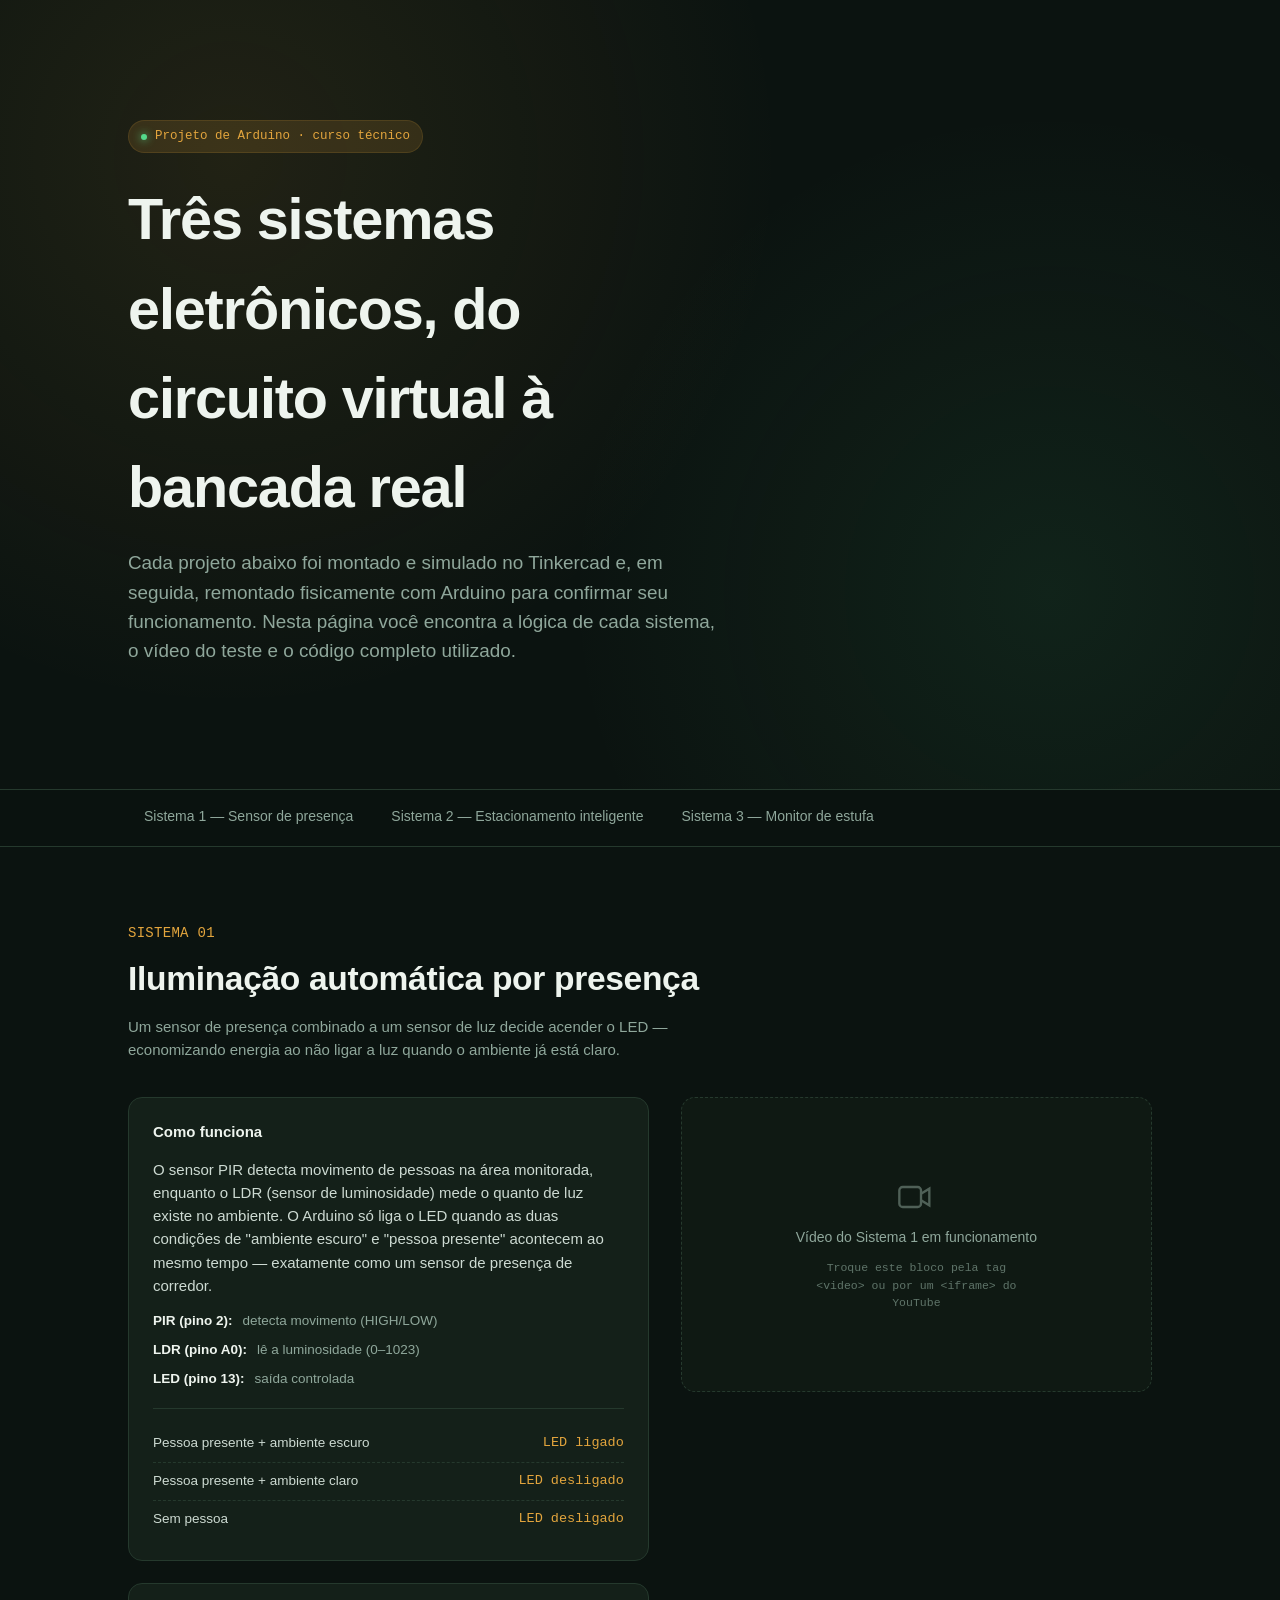
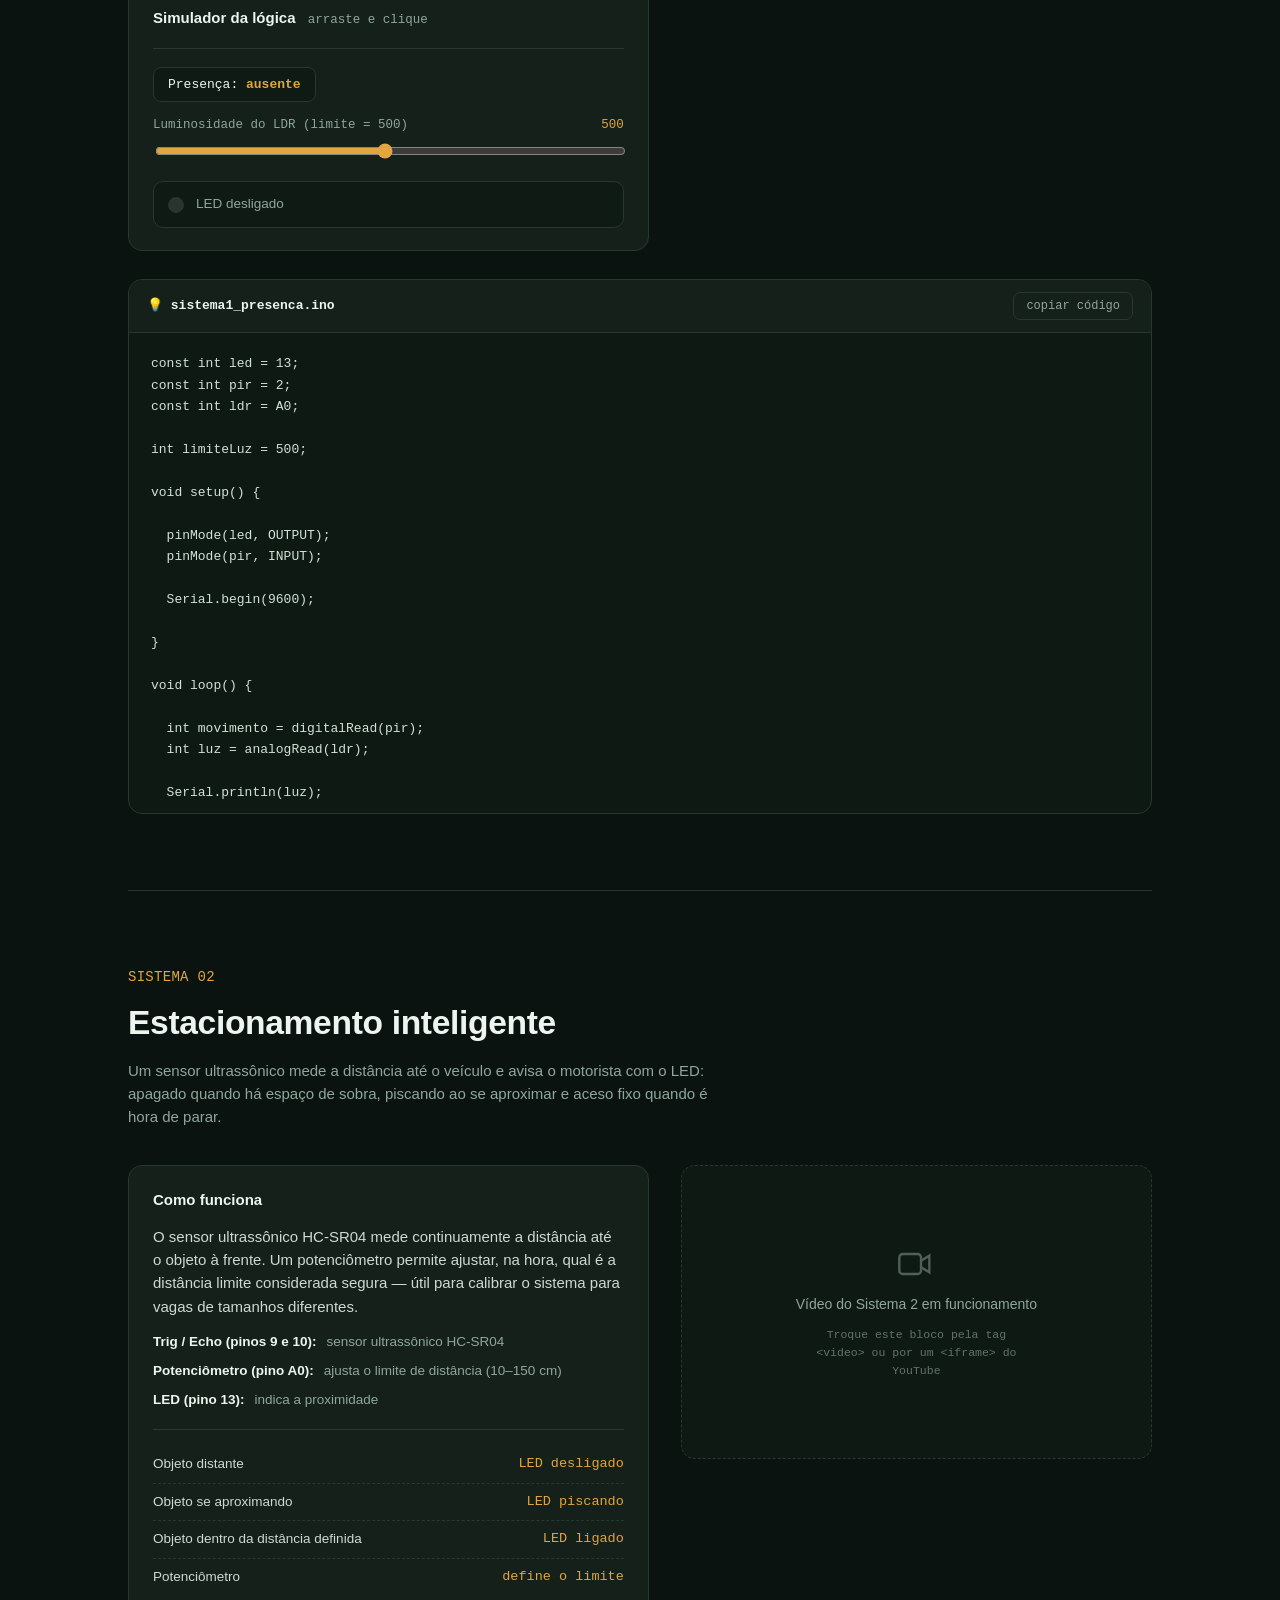
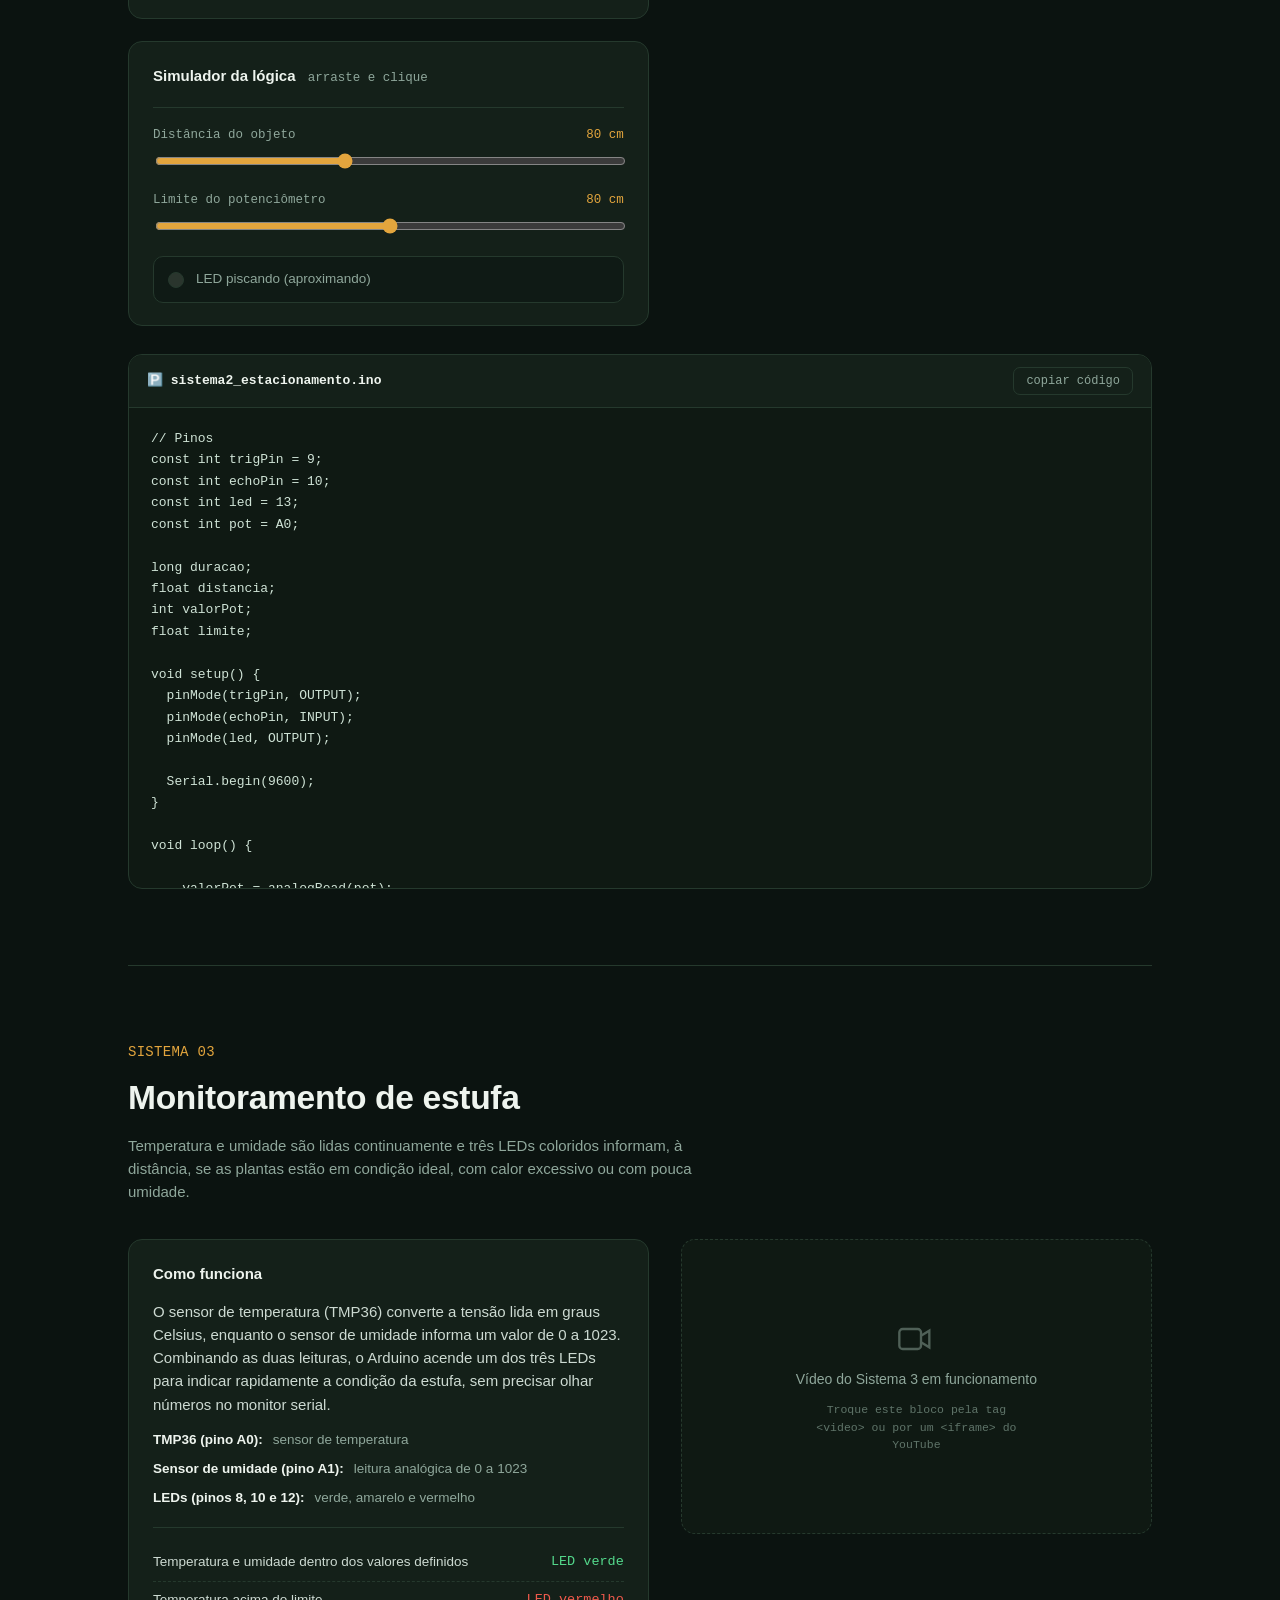
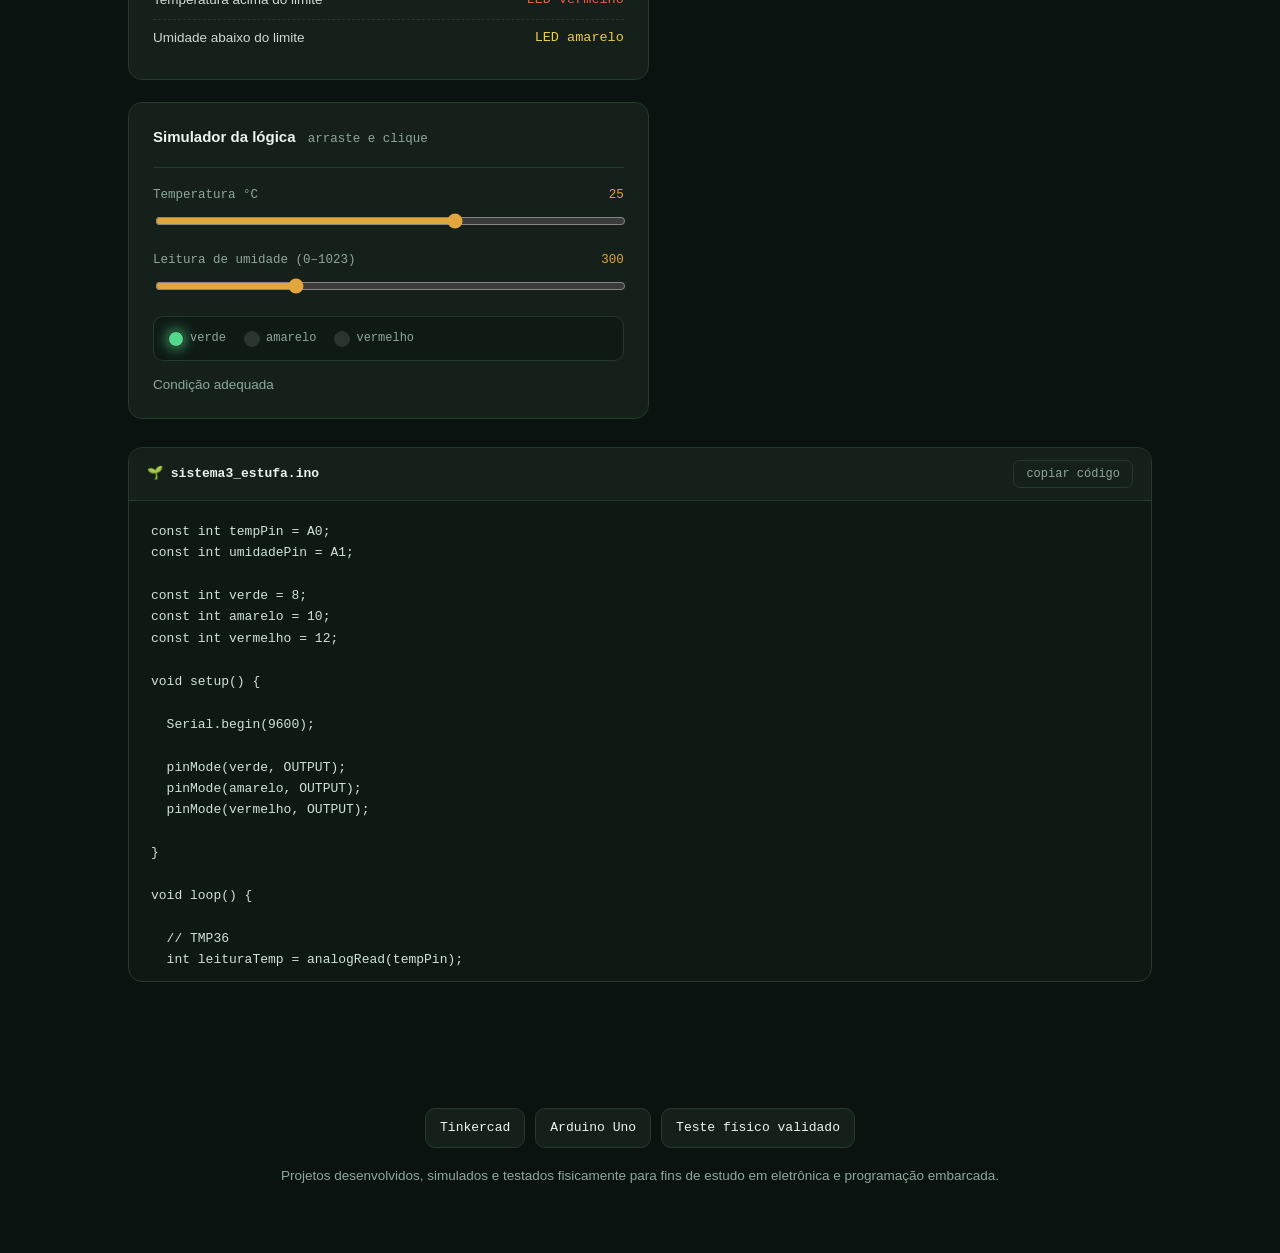
==== index.html @ e7603a75 "Thinkercad_Site" ====
<!DOCTYPE html>
<html lang="pt-br">
<head>
<meta charset="UTF-8">
<meta name="viewport" content="width=device-width, initial-scale=1.0">
<title>Sistemas Arduino — Tinkercad + Testes Físicos</title>
<link rel="preconnect" href="https://fonts.googleapis.com">
<link rel="preconnect" href="https://fonts.gstatic.com" crossorigin>
<link href="https://fonts.googleap is.com/css2?family=Space+Grotesk:wght@400;500;600;700&family=IBM+Plex+Mono:wght@400;500;600&display=swap" rel="stylesheet">
<link rel="stylesheet" href="style.css">
</head>
<body>

  <header class="hero">
    <div class="wrap hero-inner">
      <span class="eyebrow-chip"><span class="dot"></span> Projeto de Arduino · curso técnico</span>
      <h1>Três sistemas eletrônicos, do circuito virtual à bancada real</h1>
      <p class="lead">Cada projeto abaixo foi montado e simulado no Tinkercad e, em seguida, remontado fisicamente com Arduino para confirmar seu funcionamento. Nesta página você encontra a lógica de cada sistema, o vídeo do teste e o código completo utilizado.</p>
    </div>
  </header>

  <nav class="toc">
    <div class="toc-inner">
      <a href="#sistema-1">Sistema 1 — Sensor de presença</a>
      <a href="#sistema-2">Sistema 2 — Estacionamento inteligente</a>
      <a href="#sistema-3">Sistema 3 — Monitor de estufa</a>
    </div>
  </nav>

  <main class="wrap">

    <!-- ======================= SISTEMA 1 ======================= -->
    <section class="sistema" id="sistema-1">
      <div class="sis-head">
        <span class="sis-num">SISTEMA 01</span>
      </div>
      <h2>Iluminação automática por presença</h2>
      <p class="sis-tag">Um sensor de presença combinado a um sensor de luz decide acender o LED — economizando energia ao não ligar a luz quando o ambiente já está claro.</p>

      <div class="grid-2">
        <div>
          <div class="panel desc">
            <h3>Como funciona</h3>
            <p>O sensor PIR detecta movimento de pessoas na área monitorada, enquanto o LDR (sensor de luminosidade) mede o quanto de luz existe no ambiente. O Arduino só liga o LED quando as duas condições de "ambiente escuro" e "pessoa presente" acontecem ao mesmo tempo — exatamente como um sensor de presença de corredor.</p>
            <ul class="sensor-list">
              <li><b>PIR (pino 2):</b> detecta movimento (HIGH/LOW)</li>
              <li><b>LDR (pino A0):</b> lê a luminosidade (0–1023)</li>
              <li><b>LED (pino 13):</b> saída controlada</li>
            </ul>
            <div class="logic">
              <div class="logic-row"><span class="cond">Pessoa presente + ambiente escuro</span><span class="out">LED ligado</span></div>
              <div class="logic-row"><span class="cond">Pessoa presente + ambiente claro</span><span class="out">LED desligado</span></div>
              <div class="logic-row"><span class="cond">Sem pessoa</span><span class="out">LED desligado</span></div>
            </div>
          </div>

          <div class="panel" style="margin-top:22px;">
            <h3>Simulador da lógica <span class="fn">arraste e clique</span></h3>
            <div class="sim">
              <button class="btn-toggle" id="toggle-presenca">Presença: <span id="presenca-label">ausente</span></button>
              <div>
                <label for="luz1">Luminosidade do LDR (limite = 500) <span id="luzVal1">500</span></label>
                <input type="range" id="luz1" min="0" max="1023" value="500">
              </div>
              <div class="sim-result">
                <span class="led" id="led1"></span>
                <span id="status1">LED desligado</span>
              </div>
            </div>
          </div>
        </div>

        <div class="video-box">
          <svg width="40" height="40" viewBox="0 0 24 24" fill="none" stroke="currentColor" stroke-width="1.4" style="color:var(--muted)"><path d="M15 10l5-3v10l-5-3"/><rect x="2" y="6" width="13" height="12" rx="2"/></svg>
          <p>Vídeo do Sistema 1 em funcionamento</p>
          <span class="hint">Troque este bloco pela tag &lt;video&gt; ou por um &lt;iframe&gt; do YouTube</span>
        </div>
      </div>

      <div class="code-panel">
        <div class="code-bar">
          <span class="fname">💡 <b>sistema1_presenca.ino</b></span>
          <button class="copy-btn" data-target="code1">copiar código</button>
        </div>
        <pre><code id="code1">const int led = 13;
const int pir = 2;
const int ldr = A0;

int limiteLuz = 500; 

void setup() {

  pinMode(led, OUTPUT);
  pinMode(pir, INPUT);

  Serial.begin(9600);

}

void loop() {

  int movimento = digitalRead(pir);
  int luz = analogRead(ldr);

  Serial.println(luz);

  if (movimento == HIGH && luz < limiteLuz) {
    digitalWrite(led, HIGH);
  }
  else {
    digitalWrite(led, LOW);
  }

   Serial.print("Movimento: ");
  Serial.print(movimento);
  Serial.print(" | Luminosidade: ");
  Serial.print(luz);
  Serial.print(" | Limite: ");
  Serial.println(limiteLuz);
  
  delay(100);

}</code></pre>
      </div>
    </section>

    <!-- ======================= SISTEMA 2 ======================= -->
    <section class="sistema" id="sistema-2">
      <div class="sis-head">
        <span class="sis-num">SISTEMA 02</span>
      </div>
      <h2>Estacionamento inteligente</h2>
      <p class="sis-tag">Um sensor ultrassônico mede a distância até o veículo e avisa o motorista com o LED: apagado quando há espaço de sobra, piscando ao se aproximar e aceso fixo quando é hora de parar.</p>

      <div class="grid-2">
        <div>
          <div class="panel desc">
            <h3>Como funciona</h3>
            <p>O sensor ultrassônico HC-SR04 mede continuamente a distância até o objeto à frente. Um potenciômetro permite ajustar, na hora, qual é a distância limite considerada segura — útil para calibrar o sistema para vagas de tamanhos diferentes.</p>
            <ul class="sensor-list">
              <li><b>Trig / Echo (pinos 9 e 10):</b> sensor ultrassônico HC-SR04</li>
              <li><b>Potenciômetro (pino A0):</b> ajusta o limite de distância (10–150 cm)</li>
              <li><b>LED (pino 13):</b> indica a proximidade</li>
            </ul>
            <div class="logic">
              <div class="logic-row"><span class="cond">Objeto distante</span><span class="out">LED desligado</span></div>
              <div class="logic-row"><span class="cond">Objeto se aproximando</span><span class="out">LED piscando</span></div>
              <div class="logic-row"><span class="cond">Objeto dentro da distância definida</span><span class="out">LED ligado</span></div>
              <div class="logic-row"><span class="cond">Potenciômetro</span><span class="out">define o limite</span></div>
            </div>
          </div>

          <div class="panel" style="margin-top:22px;">
            <h3>Simulador da lógica <span class="fn">arraste e clique</span></h3>
            <div class="sim">
              <div>
                <label for="dist2">Distância do objeto <span id="distVal2">80 cm</span></label>
                <input type="range" id="dist2" min="0" max="200" value="80">
              </div>
              <div>
                <label for="pot2">Limite do potenciômetro <span id="potVal2">80 cm</span></label>
                <input type="range" id="pot2" min="10" max="150" value="80">
              </div>
              <div class="sim-result">
                <span class="led" id="led2"></span>
                <span id="status2">LED desligado</span>
              </div>
            </div>
          </div>
        </div>

        <div class="video-box">
          <svg width="40" height="40" viewBox="0 0 24 24" fill="none" stroke="currentColor" stroke-width="1.4" style="color:var(--muted)"><path d="M15 10l5-3v10l-5-3"/><rect x="2" y="6" width="13" height="12" rx="2"/></svg>
          <p>Vídeo do Sistema 2 em funcionamento</p>
          <span class="hint">Troque este bloco pela tag &lt;video&gt; ou por um &lt;iframe&gt; do YouTube</span>
        </div>
      </div>

      <div class="code-panel">
        <div class="code-bar">
          <span class="fname">🅿️ <b>sistema2_estacionamento.ino</b></span>
          <button class="copy-btn" data-target="code2">copiar código</button>
        </div>
        <pre><code id="code2">// Pinos
const int trigPin = 9;
const int echoPin = 10;
const int led = 13;
const int pot = A0;

long duracao;
float distancia;
int valorPot;
float limite;

void setup() {
  pinMode(trigPin, OUTPUT);
  pinMode(echoPin, INPUT);
  pinMode(led, OUTPUT);

  Serial.begin(9600);
}

void loop() {
  
    valorPot = analogRead(pot);

  // Converte para distância entre 10 e 50 cm
  limite = map(valorPot, 0, 1023, 10, 150);

  // Dispara o ultrassônico
  digitalWrite(trigPin, LOW);
  delayMicroseconds(2);

  digitalWrite(trigPin, HIGH);
  delayMicroseconds(10);

  digitalWrite(trigPin, LOW);

  // Mede o tempo
  duracao = pulseIn(echoPin, HIGH);

  // Calcula distância em cm
  distancia = duracao * 0.0343 / 2;

  Serial.print("Distancia: ");
  Serial.print(distancia);
  Serial.print(" cm   Limite: ");
  Serial.println(limite);

  // Lógica do desafio

  if (distancia > limite) {

    // Longe
    digitalWrite(led, LOW);

  } else if (distancia > limite / 2) {

    // Aproximando
    digitalWrite(led, HIGH);
    delay(300);
    digitalWrite(led, LOW);
    delay(300);

  } else {

    // Muito perto
    digitalWrite(led, HIGH);

  }

  delay(50);
}</code></pre>
      </div>
    </section>

    <!-- ======================= SISTEMA 3 ======================= -->
    <section class="sistema" id="sistema-3">
      <div class="sis-head">
        <span class="sis-num">SISTEMA 03</span>
      </div>
      <h2>Monitoramento de estufa</h2>
      <p class="sis-tag">Temperatura e umidade são lidas continuamente e três LEDs coloridos informam, à distância, se as plantas estão em condição ideal, com calor excessivo ou com pouca umidade.</p>

      <div class="grid-2">
        <div>
          <div class="panel desc">
            <h3>Como funciona</h3>
            <p>O sensor de temperatura (TMP36) converte a tensão lida em graus Celsius, enquanto o sensor de umidade informa um valor de 0 a 1023. Combinando as duas leituras, o Arduino acende um dos três LEDs para indicar rapidamente a condição da estufa, sem precisar olhar números no monitor serial.</p>
            <ul class="sensor-list">
              <li><b>TMP36 (pino A0):</b> sensor de temperatura</li>
              <li><b>Sensor de umidade (pino A1):</b> leitura analógica de 0 a 1023</li>
              <li><b>LEDs (pinos 8, 10 e 12):</b> verde, amarelo e vermelho</li>
            </ul>
            <div class="logic">
              <div class="logic-row"><span class="cond">Temperatura e umidade dentro dos valores definidos</span><span class="out" style="color:var(--green)">LED verde</span></div>
              <div class="logic-row"><span class="cond">Temperatura acima do limite</span><span class="out" style="color:var(--red)">LED vermelho</span></div>
              <div class="logic-row"><span class="cond">Umidade abaixo do limite</span><span class="out" style="color:var(--yellow)">LED amarelo</span></div>
            </div>
          </div>

          <div class="panel" style="margin-top:22px;">
            <h3>Simulador da lógica <span class="fn">arraste e clique</span></h3>
            <div class="sim">
              <div>
                <label for="temp3">Temperatura °C <span id="tempVal3">25</span></label>
                <input type="range" id="temp3" min="-20" max="50" value="25">
              </div>
              <div>
                <label for="hum3">Leitura de umidade (0–1023) <span id="humVal3">300</span></label>
                <input type="range" id="hum3" min="0" max="1023" value="300">
              </div>
              <div class="sim-result leds3">
                <span class="led-trio"><span class="led" id="ledVerde3"></span> verde</span>
                <span class="led-trio"><span class="led" id="ledAmarelo3"></span> amarelo</span>
                <span class="led-trio"><span class="led" id="ledVermelho3"></span> vermelho</span>
              </div>
              <div id="status3" style="font-size:13.5px; color:var(--muted);">Condição adequada</div>
            </div>
          </div>
        </div>

        <div class="video-box">
          <svg width="40" height="40" viewBox="0 0 24 24" fill="none" stroke="currentColor" stroke-width="1.4" style="color:var(--muted)"><path d="M15 10l5-3v10l-5-3"/><rect x="2" y="6" width="13" height="12" rx="2"/></svg>
          <p>Vídeo do Sistema 3 em funcionamento</p>
          <span class="hint">Troque este bloco pela tag &lt;video&gt; ou por um &lt;iframe&gt; do YouTube</span>
        </div>
      </div>

      <div class="code-panel">
        <div class="code-bar">
          <span class="fname">🌱 <b>sistema3_estufa.ino</b></span>
          <button class="copy-btn" data-target="code3">copiar código</button>
        </div>
        <pre><code id="code3">const int tempPin = A0;
const int umidadePin = A1;

const int verde = 8;
const int amarelo = 10;
const int vermelho = 12;

void setup() {

  Serial.begin(9600);

  pinMode(verde, OUTPUT);
  pinMode(amarelo, OUTPUT);
  pinMode(vermelho, OUTPUT);

}

void loop() {

  // TMP36
  int leituraTemp = analogRead(tempPin);

  float tensao = leituraTemp * (5.0 / 1023.0);

  float temperatura = (tensao - 0.5) * 100;

  // Sensor de umidade
  int umidade = analogRead(umidadePin);

  Serial.print("Temperatura: ");
  Serial.print(temperatura);

  Serial.print(" C   Umidade: ");
  Serial.println(umidade);

  digitalWrite(verde, LOW);
  digitalWrite(amarelo, LOW);
  digitalWrite(vermelho, LOW);

  bool temperaturaRuim = temperatura > 30 || temperatura < -10;

  bool umidadeBaixa = umidade < 50;

  if (!temperaturaRuim && !umidadeBaixa) {

    return digitalWrite(verde, HIGH);

  }

  if (temperaturaRuim && umidadeBaixa) {

    return digitalWrite(vermelho, HIGH);

  }

  if (umidadeBaixa || temperaturaRuim) {

    return digitalWrite(amarelo, HIGH);

  }

  delay(500);

}</code></pre>
      </div>
    </section>

  </main>

  <footer>
    <div class="badges">
      <span class="meta-pill">Tinkercad</span>
      <span class="meta-pill">Arduino Uno</span>
      <span class="meta-pill">Teste físico validado</span>
    </div>
    <p>Projetos desenvolvidos, simulados e testados fisicamente para fins de estudo em eletrônica e programação embarcada.</p>
  </footer>

<script src="script.js"></script>
</body>
</html>
---- style.css ----
/* =========================================================
   Sistemas Arduino — Tinkercad + Testes Físicos
   Folha de estilos
   ========================================================= */

:root{
  --bg:#0b1310;
  --bg-elev:#0f1a15;
  --panel:#142019;
  --panel-2:#0f1913;
  --border:#25392d;
  --text:#eef4ee;
  --muted:#8fa79b;
  --amber:#e3a53d;
  --amber-soft:rgba(227,165,61,.14);
  --green:#54d98c;
  --red:#ef5a4c;
  --yellow:#f0c94d;
  --mono:'IBM Plex Mono', monospace;
  --sans:'Space Grotesk', sans-serif;
}

*{box-sizing:border-box;}
html{scroll-behavior:smooth;}
body{
  margin:0;
  background:var(--bg);
  color:var(--text);
  font-family:var(--sans);
  line-height:1.55;
  -webkit-font-smoothing:antialiased;
}
::selection{background:var(--amber);color:#12190f;}

a{color:var(--amber);}

img,svg{display:block;}

.wrap{
  max-width:1080px;
  margin:0 auto;
  padding:0 28px;
}

/* ---------- HERO ---------- */
.hero{
  position:relative;
  overflow:hidden;
  padding:120px 0 90px;
  background:
    radial-gradient(circle at 18% 20%, rgba(227,165,61,.10), transparent 45%),
    radial-gradient(circle at 82% 75%, rgba(84,217,140,.08), transparent 40%),
    var(--bg);
  border-bottom:1px solid var(--border);
}
.hero::before{
  content:"";
  position:absolute;
  inset:0;
  opacity:.5;
  mask-image: radial-gradient(ellipse at 50% 20%, black 0%, transparent 70%);
}
.hero-inner{position:relative;}
.eyebrow-chip{
  display:inline-flex;
  align-items:center;
  gap:8px;
  font-family:var(--mono);
  font-size:12.5px;
  color:var(--amber);
  border:1px solid var(--amber-soft);
  background:var(--amber-soft);
  padding:6px 12px;
  border-radius:999px;
}
.eyebrow-chip .dot{
  width:6px;height:6px;border-radius:50%;
  background:var(--green);
  box-shadow:0 0 8px var(--green);
  animation:pulse 2s ease-in-out infinite;
}
@keyframes pulse{
  0%,100%{opacity:1;}
  50%{opacity:.35;}
}
.hero h1{
  font-size:clamp(2.2rem, 5vw, 3.6rem);
  font-weight:700;
  letter-spacing:-.02em;
  margin:22px 0 16px;
  max-width:14ch;
}
.hero p.lead{
  color:var(--muted);
  font-size:clamp(1rem, 1.6vw, 1.18rem);
  max-width:56ch;
  margin:0 0 34px;
}
.hero-meta{
  display:flex;
  flex-wrap:wrap;
  gap:10px;
}
.meta-pill{
  font-family:var(--mono);
  font-size:13px;
  color:var(--text);
  background:var(--panel);
  border:1px solid var(--border);
  padding:9px 14px;
  border-radius:10px;
}
.meta-pill b{color:var(--amber);font-weight:600;}

/* ---------- NAV ---------- */
.toc{
  position:sticky;
  top:0;
  z-index:20;
  background:rgba(11,19,16,.86);
  backdrop-filter:blur(10px);
  border-bottom:1px solid var(--border);
}
.toc-inner{
  max-width:1080px;
  margin:0 auto;
  padding:0 28px;
  display:flex;
  gap:6px;
  overflow-x:auto;
}
.toc a{
  display:block;
  white-space:nowrap;
  padding:16px 16px;
  font-size:14px;
  color:var(--muted);
  text-decoration:none;
  border-bottom:2px solid transparent;
  transition:color .15s, border-color .15s;
}
.toc a:hover{color:var(--text); border-color:var(--amber-soft);}

/* ---------- SYSTEM SECTIONS ---------- */
.sistema{
  padding:76px 0;
  border-bottom:1px solid var(--border);
}
.sistema:last-of-type{border-bottom:none;}

.sis-head{
  display:flex;
  align-items:baseline;
  gap:16px;
  margin-bottom:8px;
}
.sis-num{
  font-family:var(--mono);
  color:var(--amber);
  font-size:14px;
  letter-spacing:.02em;
}
.sistema h2{
  font-size:clamp(1.5rem, 3vw, 2.1rem);
  margin:0;
  letter-spacing:-.01em;
}
.sis-tag{
  color:var(--muted);
  font-size:15px;
  max-width:70ch;
  margin:10px 0 36px;
}

.grid-2{
  display:grid;
  grid-template-columns:1.05fr .95fr;
  gap:32px;
  align-items:start;
}
@media (max-width:860px){
  .grid-2{grid-template-columns:1fr;}
}

.panel{
  background:var(--panel);
  border:1px solid var(--border);
  border-radius:14px;
  padding:22px 24px;
}

.panel h3{
  font-size:15px;
  margin:0 0 14px;
  color:var(--text);
  font-weight:600;
}
.panel h3 .fn{
  color:var(--muted);
  font-weight:400;
  font-family:var(--mono);
  font-size:12.5px;
  margin-left:8px;
}

.desc p{
  color:#cddad2;
  font-size:15px;
  margin:0 0 14px;
}
.sensor-list{
  list-style:none;
  padding:0;
  margin:0 0 4px;
  display:flex;
  flex-direction:column;
  gap:8px;
}
.sensor-list li{
  font-size:13.5px;
  color:var(--muted);
  display:flex;
  gap:10px;
}
.sensor-list li b{color:var(--text); font-weight:600; min-width:auto;}

/* logic table */
.logic{
  margin-top:18px;
  border-top:1px solid var(--border);
  padding-top:16px;
}
.logic-row{
  display:flex;
  justify-content:space-between;
  gap:14px;
  padding:8px 0;
  font-size:13.5px;
  border-bottom:1px dashed var(--border);
}
.logic-row:last-child{border-bottom:none;}
.logic-row .cond{color:#cddad2;}
.logic-row .out{
  font-family:var(--mono);
  color:var(--amber);
  white-space:nowrap;
}

/* video box */
.video-box{
  background:var(--panel-2);
  border:1px dashed var(--border);
  border-radius:14px;
  aspect-ratio:16/10;
  display:flex;
  flex-direction:column;
  align-items:center;
  justify-content:center;
  text-align:center;
  gap:10px;
  padding:24px;
}
.video-box svg{opacity:.5;}
.video-box p{
  margin:0;
  font-size:14px;
  color:var(--muted);
}
.video-box span.hint{
  font-family:var(--mono);
  font-size:11.5px;
  color:#5f7469;
  max-width:32ch;
}

/* simulator */
.sim{
  margin-top:18px;
  border-top:1px solid var(--border);
  padding-top:18px;
  display:flex;
  flex-direction:column;
  gap:14px;
}
.sim label{
  display:flex;
  justify-content:space-between;
  font-size:12.5px;
  font-family:var(--mono);
  color:var(--muted);
  margin-bottom:6px;
}
.sim label span{color:var(--amber);}
.sim input[type=range]{
  width:100%;
  accent-color:var(--amber);
}
.btn-toggle{
  align-self:flex-start;
  font-family:var(--mono);
  font-size:13px;
  background:var(--bg-elev);
  border:1px solid var(--border);
  color:var(--text);
  padding:9px 14px;
  border-radius:8px;
  cursor:pointer;
}
.btn-toggle:hover{border-color:var(--amber);}
.btn-toggle span{color:var(--amber); font-weight:600;}

.sim-result{
  display:flex;
  align-items:center;
  gap:12px;
  background:var(--bg-elev);
  border:1px solid var(--border);
  border-radius:10px;
  padding:12px 14px;
}
.led{
  width:16px;height:16px;
  border-radius:50%;
  background:#2a352d;
  border:1px solid var(--border);
  transition:background .1s, box-shadow .1s;
  flex-shrink:0;
}
.led.on{background:var(--green); box-shadow:0 0 14px var(--green);}
.led.on.red{background:var(--red); box-shadow:0 0 14px var(--red);}
.led.on.yellow{background:var(--yellow); box-shadow:0 0 14px var(--yellow);}
#status1, #status2{font-size:13.5px; color:var(--muted);}

.leds3{gap:18px;}
.led-trio{display:flex; align-items:center; gap:6px; font-family:var(--mono); font-size:12px; color:var(--muted);}

/* code panel */
.code-panel{
  margin-top:28px;
  background:var(--panel-2);
  border:1px solid var(--border);
  border-radius:14px;
  overflow:hidden;
}
.code-bar{
  display:flex;
  align-items:center;
  justify-content:space-between;
  padding:12px 18px;
  border-bottom:1px solid var(--border);
  background:var(--panel);
}
.code-bar .fname{
  font-family:var(--mono);
  font-size:13px;
  color:var(--muted);
}
.code-bar .fname b{color:var(--text);}
.copy-btn{
  font-family:var(--mono);
  font-size:12px;
  background:transparent;
  border:1px solid var(--border);
  color:var(--muted);
  padding:6px 12px;
  border-radius:7px;
  cursor:pointer;
  transition:.15s;
}
.copy-btn:hover{color:var(--amber); border-color:var(--amber);}
.copy-btn.done{color:var(--green); border-color:var(--green);}

pre{
  margin:0;
  padding:20px 22px;
  overflow-x:auto;
  max-height:480px;
}
pre code{
  font-family:var(--mono);
  font-size:13px;
  line-height:1.65;
  color:#cfe3d6;
  white-space:pre;
}

/* footer */
footer{
  padding:50px 0 70px;
  text-align:center;
}
footer p{
  color:var(--muted);
  font-size:13.5px;
  margin:0;
}
footer .badges{
  display:flex;
  justify-content:center;
  gap:10px;
  margin-bottom:18px;
  flex-wrap:wrap;
}

@media (prefers-reduced-motion: reduce){
  *{animation-duration:0.001ms !important; animation-iteration-count:1 !important; transition-duration:0.001ms !important;}
  html{scroll-behavior:auto;}
}
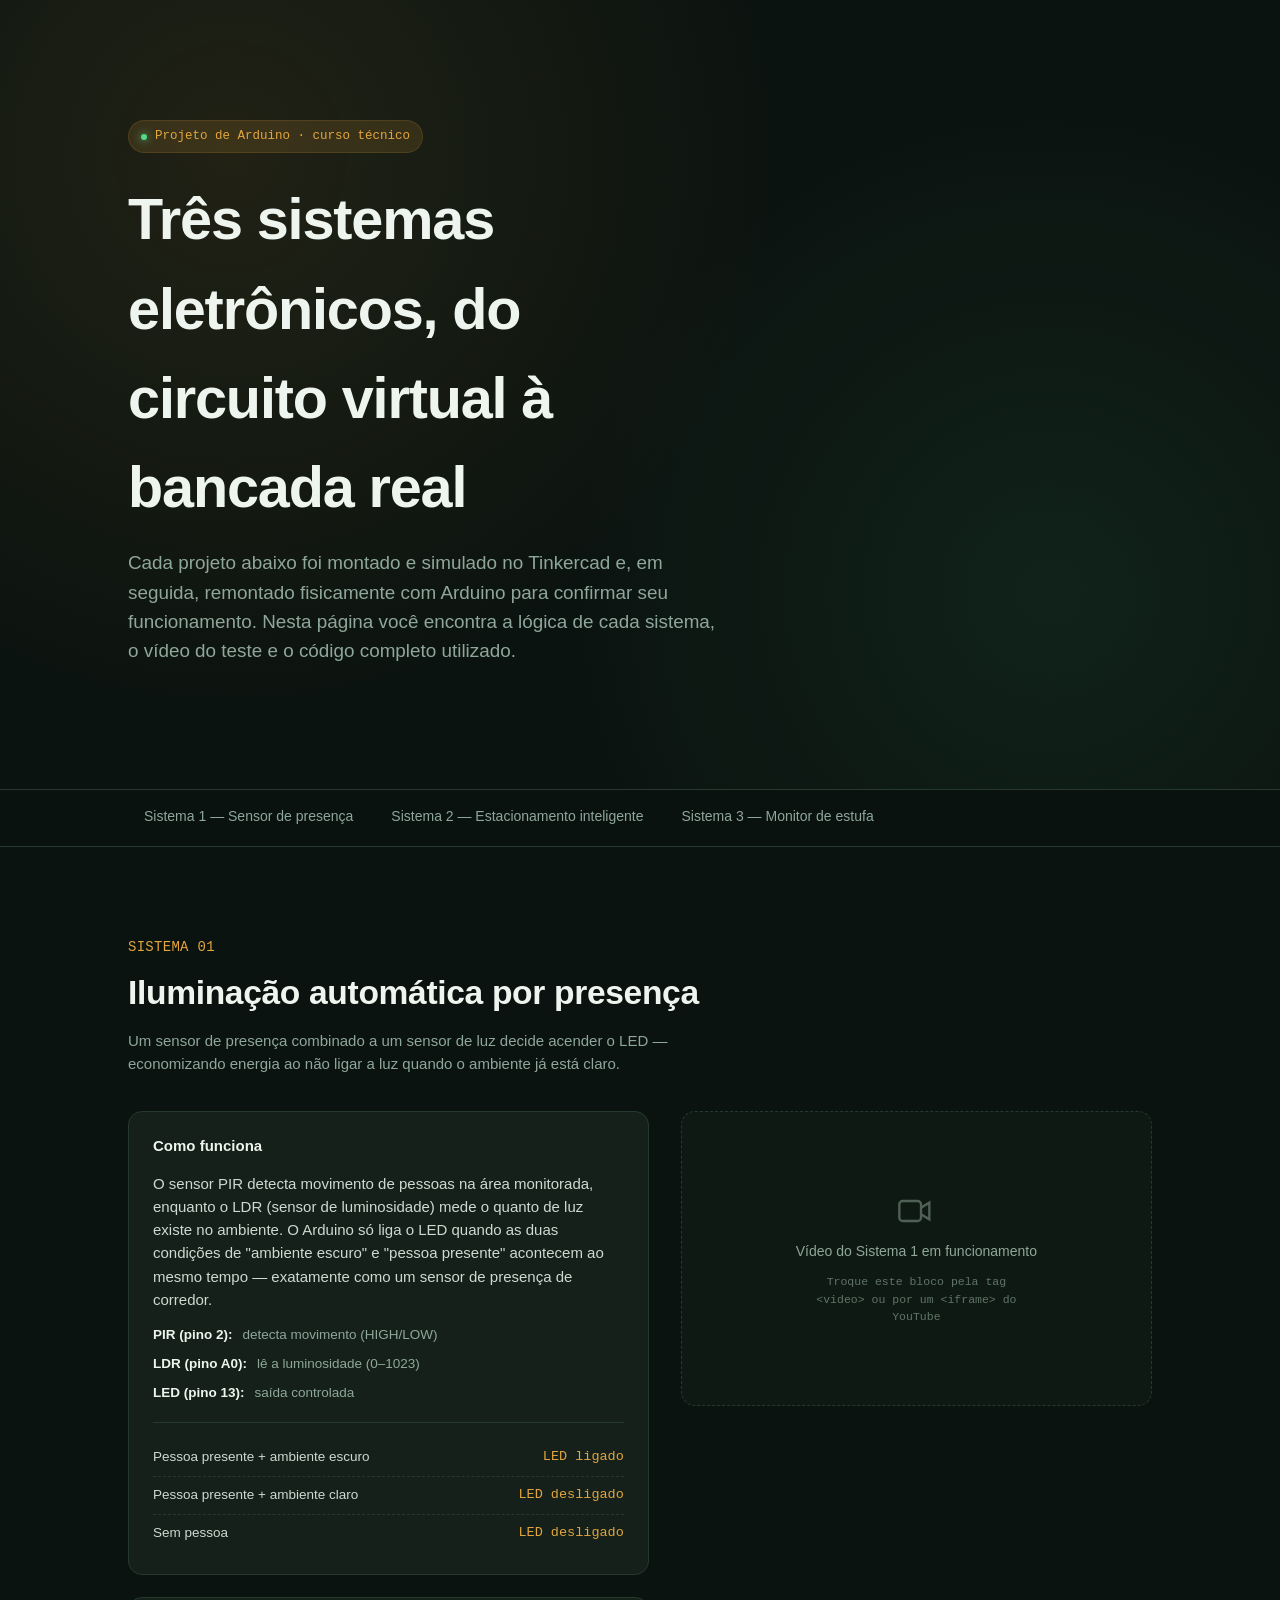
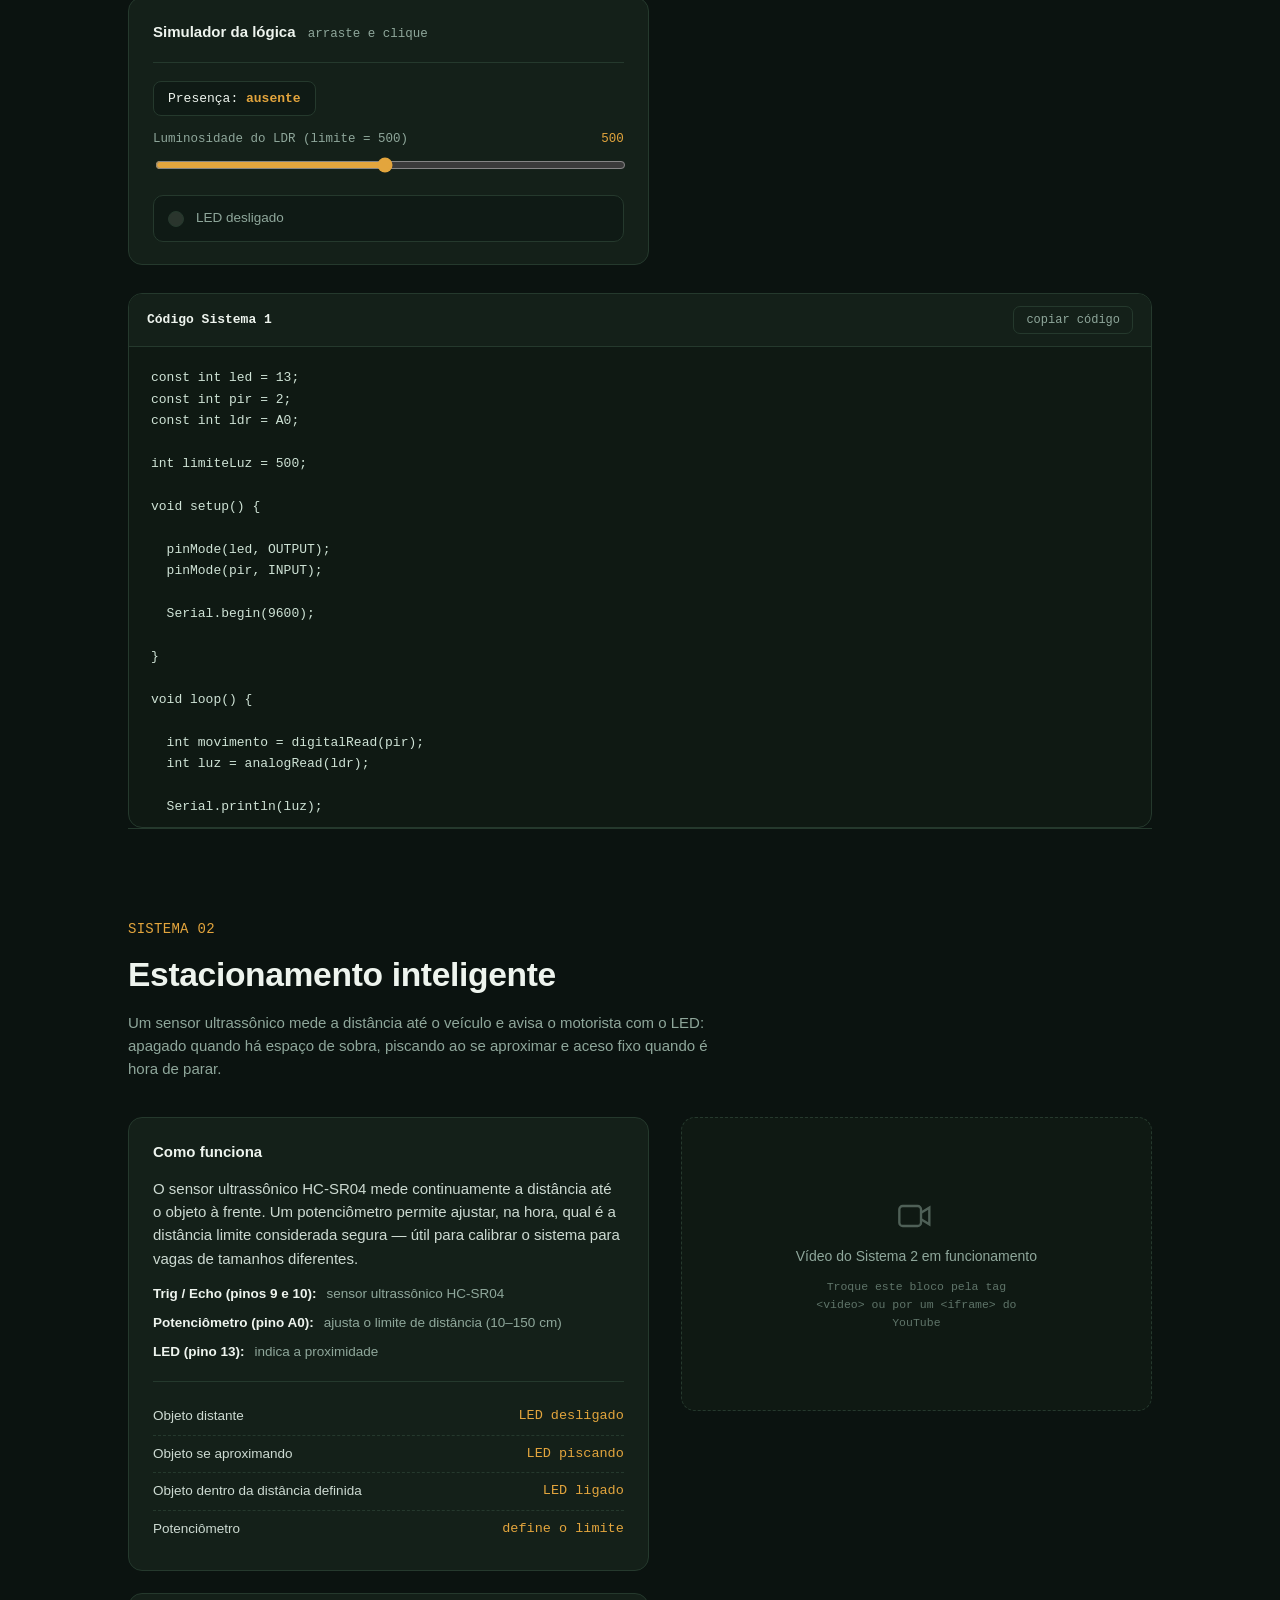
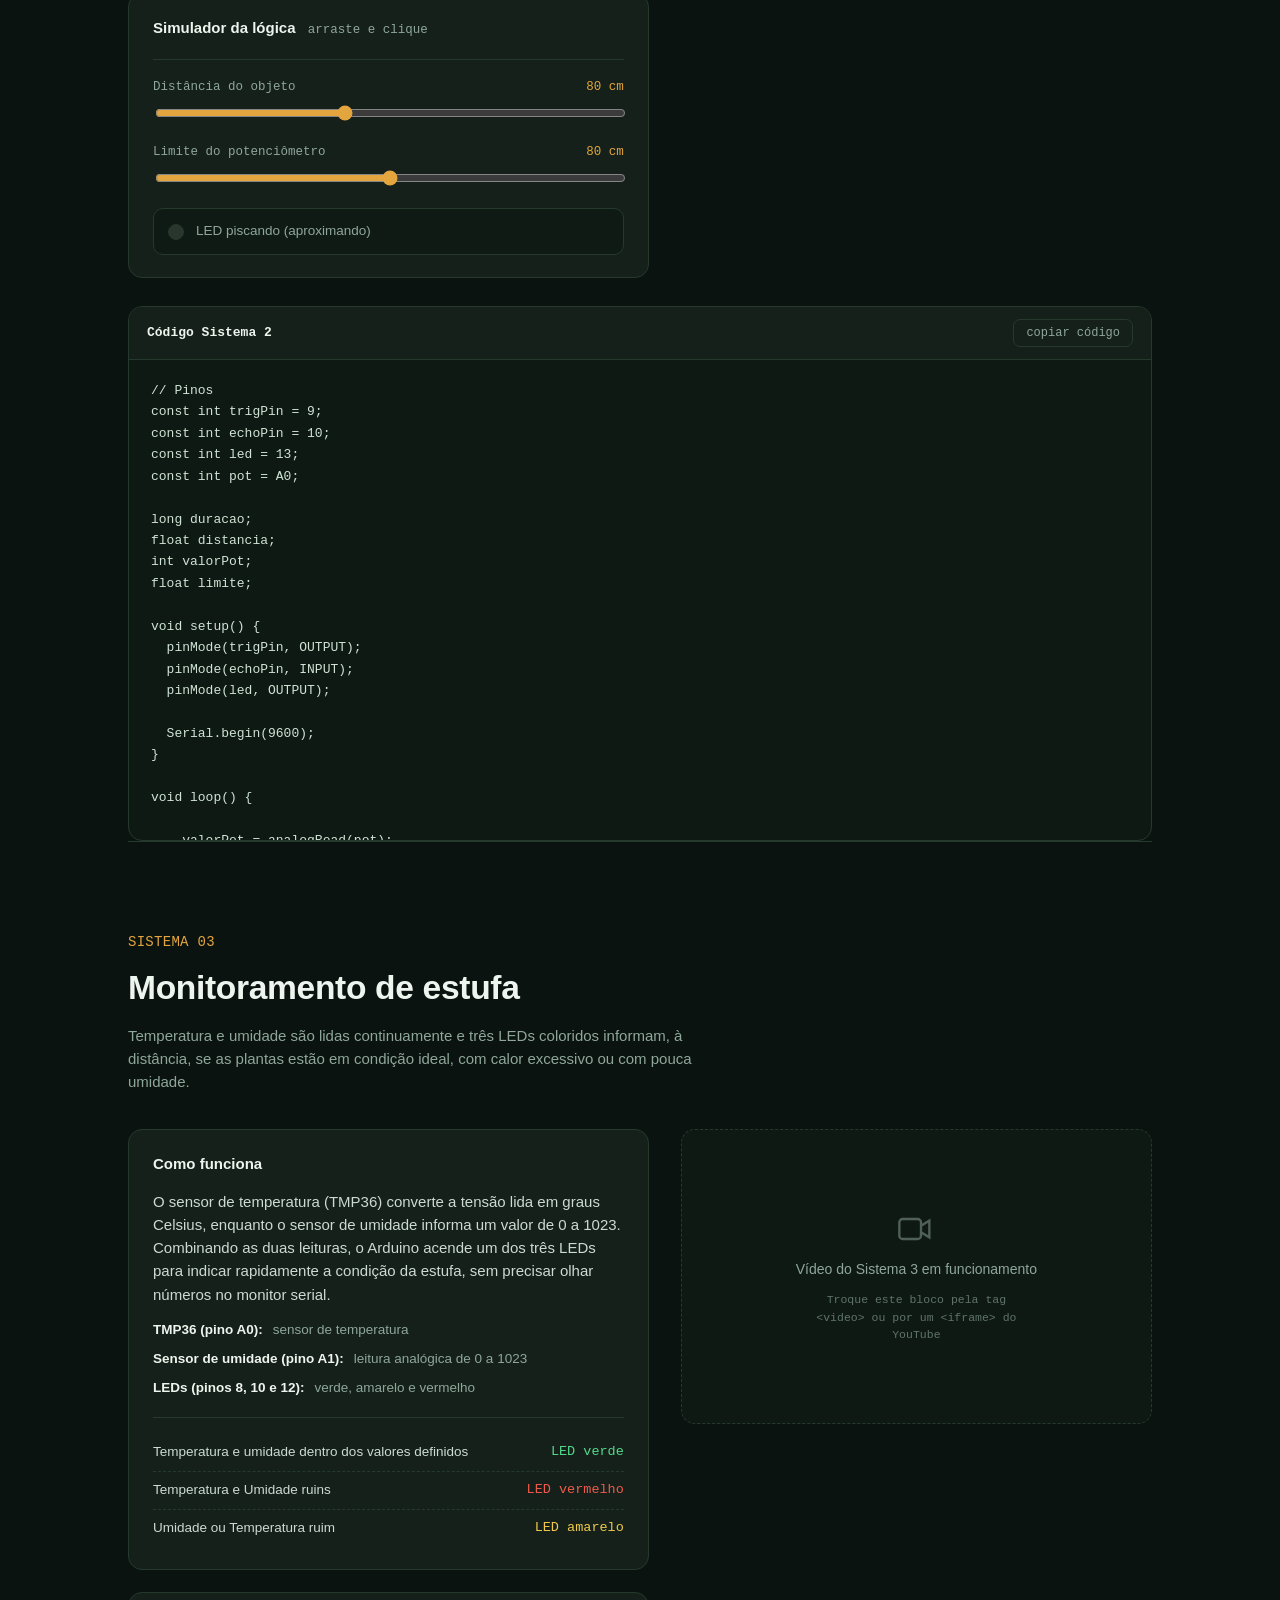
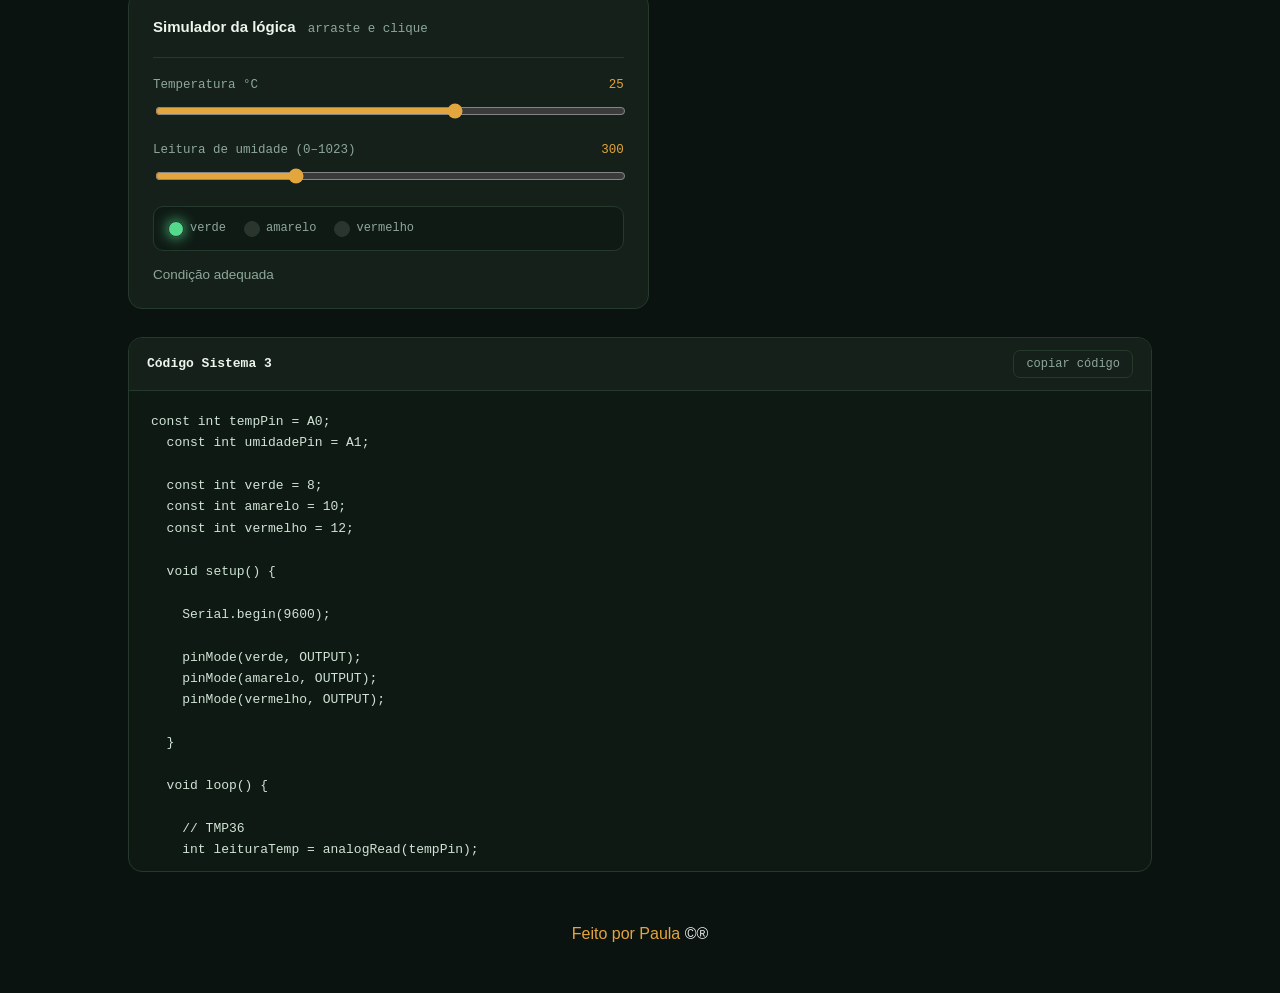
==== commit edd4164a: "design" ====
--- a/index.html
+++ b/index.html
@@ -3,6 +3,7 @@
 <head>
 <meta charset="UTF-8">
 <meta name="viewport" content="width=device-width, initial-scale=1.0">
+<script src="./script.js"defer></script>
 <title>Sistemas Arduino — Tinkercad + Testes Físicos</title>
 <link rel="preconnect" href="https://fonts.googleapis.com">
 <link rel="preconnect" href="https://fonts.gstatic.com" crossorigin>
@@ -79,7 +80,7 @@
 
       <div class="code-panel">
         <div class="code-bar">
-          <span class="fname">💡 <b>sistema1_presenca.ino</b></span>
+          <span class="fname"> <b>Código Sistema 1</b></span>
           <button class="copy-btn" data-target="code1">copiar código</button>
         </div>
         <pre><code id="code1">const int led = 13;
@@ -178,7 +179,9 @@
 
       <div class="code-panel">
         <div class="code-bar">
-          <span class="fname">🅿️ <b>sistema2_estacionamento.ino</b></span>
+          <span class="fname"> 
+            <b>Código Sistema 2</b>
+          </span>
           <button class="copy-btn" data-target="code2">copiar código</button>
         </div>
         <pre><code id="code2">// Pinos
@@ -274,8 +277,8 @@
             </ul>
             <div class="logic">
               <div class="logic-row"><span class="cond">Temperatura e umidade dentro dos valores definidos</span><span class="out" style="color:var(--green)">LED verde</span></div>
-              <div class="logic-row"><span class="cond">Temperatura acima do limite</span><span class="out" style="color:var(--red)">LED vermelho</span></div>
-              <div class="logic-row"><span class="cond">Umidade abaixo do limite</span><span class="out" style="color:var(--yellow)">LED amarelo</span></div>
+              <div class="logic-row"><span class="cond">Temperatura e Umidade ruins</span><span class="out" style="color:var(--red)">LED vermelho</span></div>
+              <div class="logic-row"><span class="cond">Umidade ou Temperatura ruim</span><span class="out" style="color:var(--yellow)">LED amarelo</span></div>
             </div>
           </div>
 
@@ -309,87 +312,80 @@
 
       <div class="code-panel">
         <div class="code-bar">
-          <span class="fname">🌱 <b>sistema3_estufa.ino</b></span>
+          <span class="fname">
+            <b>Código Sistema 3</b>
+          </span>
           <button class="copy-btn" data-target="code3">copiar código</button>
         </div>
         <pre><code id="code3">const int tempPin = A0;
-const int umidadePin = A1;
-
-const int verde = 8;
-const int amarelo = 10;
-const int vermelho = 12;
-
-void setup() {
-
-  Serial.begin(9600);
-
-  pinMode(verde, OUTPUT);
-  pinMode(amarelo, OUTPUT);
-  pinMode(vermelho, OUTPUT);
-
-}
-
-void loop() {
-
-  // TMP36
-  int leituraTemp = analogRead(tempPin);
-
-  float tensao = leituraTemp * (5.0 / 1023.0);
-
-  float temperatura = (tensao - 0.5) * 100;
-
-  // Sensor de umidade
-  int umidade = analogRead(umidadePin);
-
-  Serial.print("Temperatura: ");
-  Serial.print(temperatura);
-
-  Serial.print(" C   Umidade: ");
-  Serial.println(umidade);
-
-  digitalWrite(verde, LOW);
-  digitalWrite(amarelo, LOW);
-  digitalWrite(vermelho, LOW);
-
-  bool temperaturaRuim = temperatura > 30 || temperatura < -10;
-
-  bool umidadeBaixa = umidade < 50;
-
-  if (!temperaturaRuim && !umidadeBaixa) {
-
-    return digitalWrite(verde, HIGH);
+  const int umidadePin = A1;
+
+  const int verde = 8;
+  const int amarelo = 10;
+  const int vermelho = 12;
+
+  void setup() {
+
+    Serial.begin(9600);
+
+    pinMode(verde, OUTPUT);
+    pinMode(amarelo, OUTPUT);
+    pinMode(vermelho, OUTPUT);
 
   }
 
-  if (temperaturaRuim && umidadeBaixa) {
-
-    return digitalWrite(vermelho, HIGH);
-
-  }
-
-  if (umidadeBaixa || temperaturaRuim) {
-
-    return digitalWrite(amarelo, HIGH);
-
-  }
-
-  delay(500);
-
-}</code></pre>
+  void loop() {
+
+    // TMP36
+    int leituraTemp = analogRead(tempPin);
+
+    float tensao = leituraTemp * (5.0 / 1023.0);
+
+    float temperatura = (tensao - 0.5) * 100;
+
+    // Sensor de umidade
+    int umidade = analogRead(umidadePin);
+
+    Serial.print("Temperatura: ");
+    Serial.print(temperatura);
+
+    Serial.print(" C   Umidade: ");
+    Serial.println(umidade);
+
+    digitalWrite(verde, LOW);
+    digitalWrite(amarelo, LOW);
+    digitalWrite(vermelho, LOW);
+
+    bool temperaturaRuim = temperatura > 30 || temperatura < -10;
+
+    bool umidadeBaixa = umidade < 50;
+
+    if (!temperaturaRuim && !umidadeBaixa) {
+
+      return digitalWrite(verde, HIGH);
+
+    }
+
+    if (temperaturaRuim && umidadeBaixa) {
+
+      return digitalWrite(vermelho, HIGH);
+
+    }
+
+    if (umidadeBaixa || temperaturaRuim) {
+
+      return digitalWrite(amarelo, HIGH);
+
+    }
+
+    delay(500);
+
+  }</code></pre>
       </div>
     </section>
-
   </main>
-
   <footer>
-    <div class="badges">
-      <span class="meta-pill">Tinkercad</span>
-      <span class="meta-pill">Arduino Uno</span>
-      <span class="meta-pill">Teste físico validado</span>
-    </div>
-    <p>Projetos desenvolvidos, simulados e testados fisicamente para fins de estudo em eletrônica e programação embarcada.</p>
+    <a>Feito por Paula </a>&copy;&reg;
   </footer>
-
-<script src="script.js"></script>
 </body>
 </html>
--- a/style.css
+++ b/style.css
@@ -101,16 +101,7 @@
   flex-wrap:wrap;
   gap:10px;
 }
-.meta-pill{
-  font-family:var(--mono);
-  font-size:13px;
-  color:var(--text);
-  background:var(--panel);
-  border:1px solid var(--border);
-  padding:9px 14px;
-  border-radius:10px;
-}
-.meta-pill b{color:var(--amber);font-weight:600;}
+
 
 /* ---------- NAV ---------- */
 .toc{
@@ -143,7 +134,7 @@
 
 /* ---------- SYSTEM SECTIONS ---------- */
 .sistema{
-  padding:76px 0;
+  padding:90px 0 0;
   border-bottom:1px solid var(--border);
 }
 .sistema:last-of-type{border-bottom:none;}
@@ -386,23 +377,12 @@
 
 /* footer */
 footer{
-  padding:50px 0 70px;
+  padding:50px 0 50px;
   text-align:center;
-}
-footer p{
-  color:var(--muted);
-  font-size:13.5px;
-  margin:0;
-}
-footer .badges{
-  display:flex;
-  justify-content:center;
-  gap:10px;
-  margin-bottom:18px;
-  flex-wrap:wrap;
 }
 
 @media (prefers-reduced-motion: reduce){
   *{animation-duration:0.001ms !important; animation-iteration-count:1 !important; transition-duration:0.001ms !important;}
   html{scroll-behavior:auto;}
 }
+ 
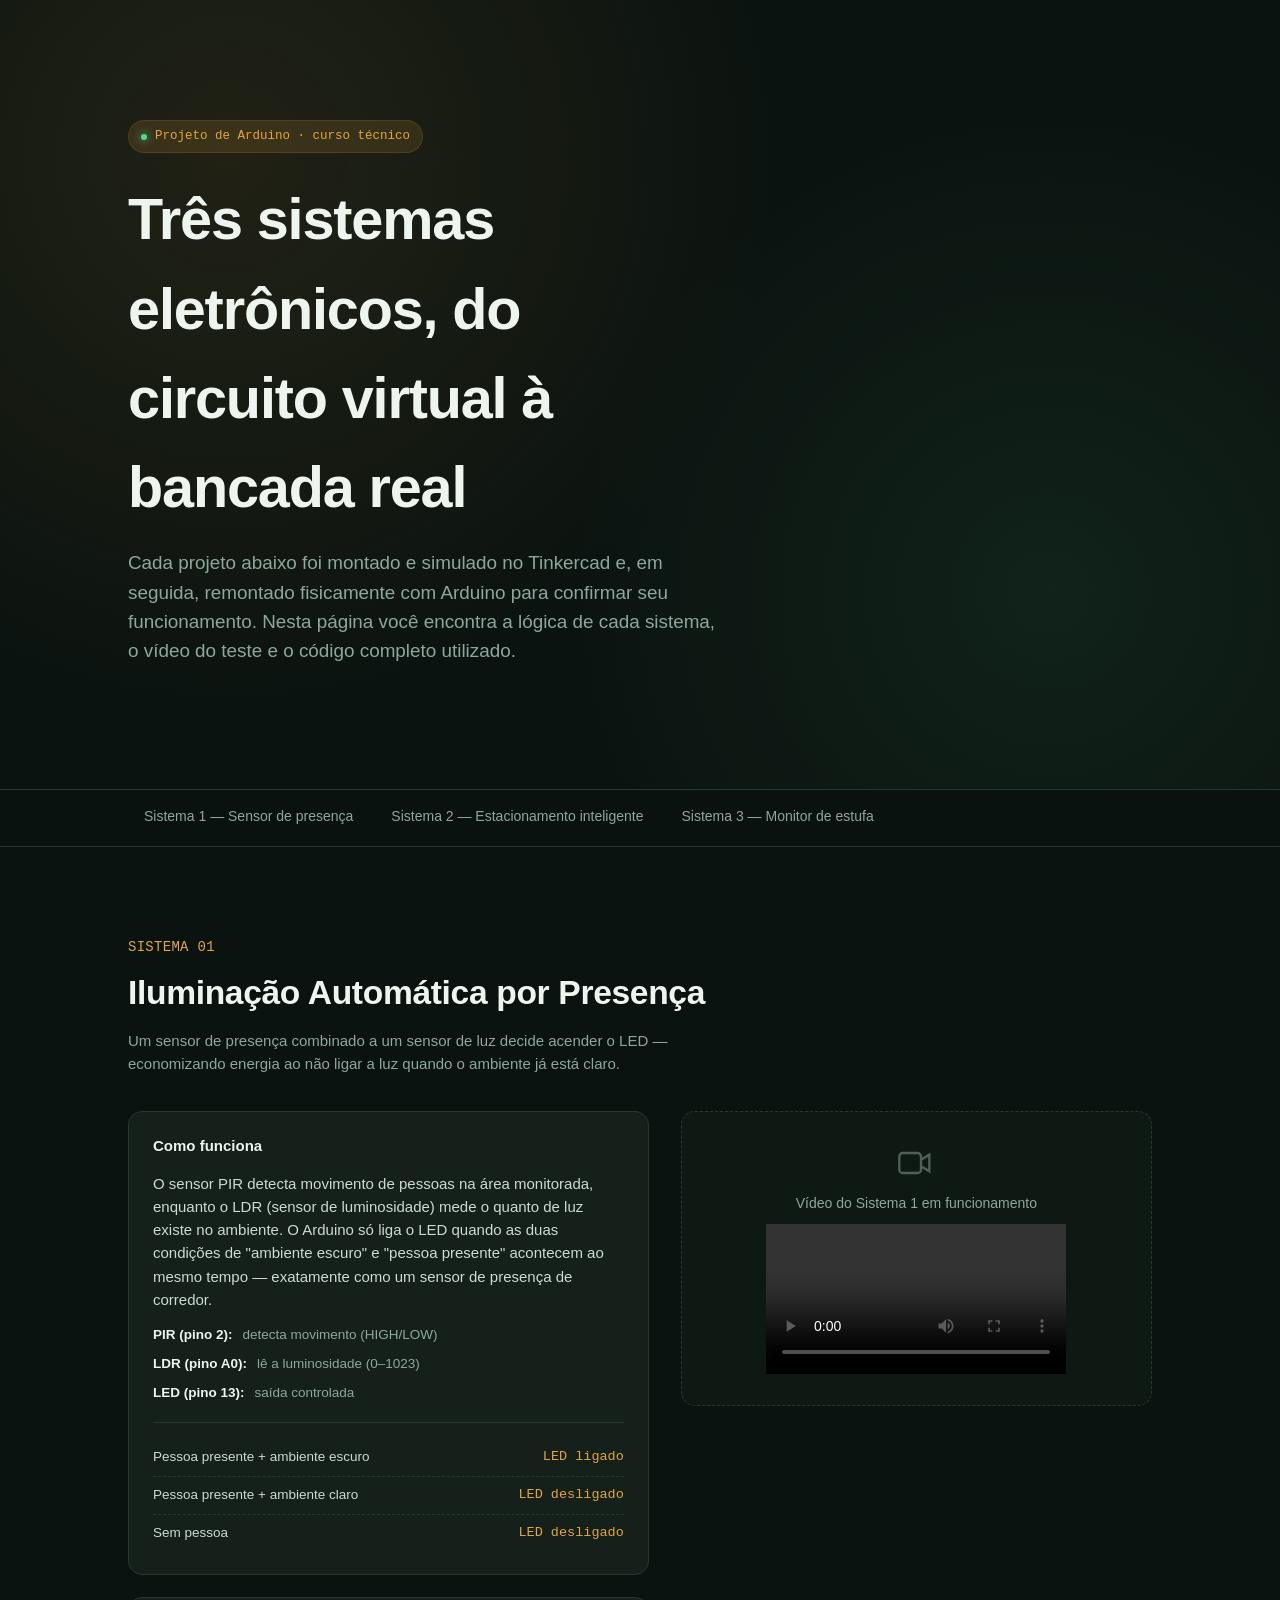
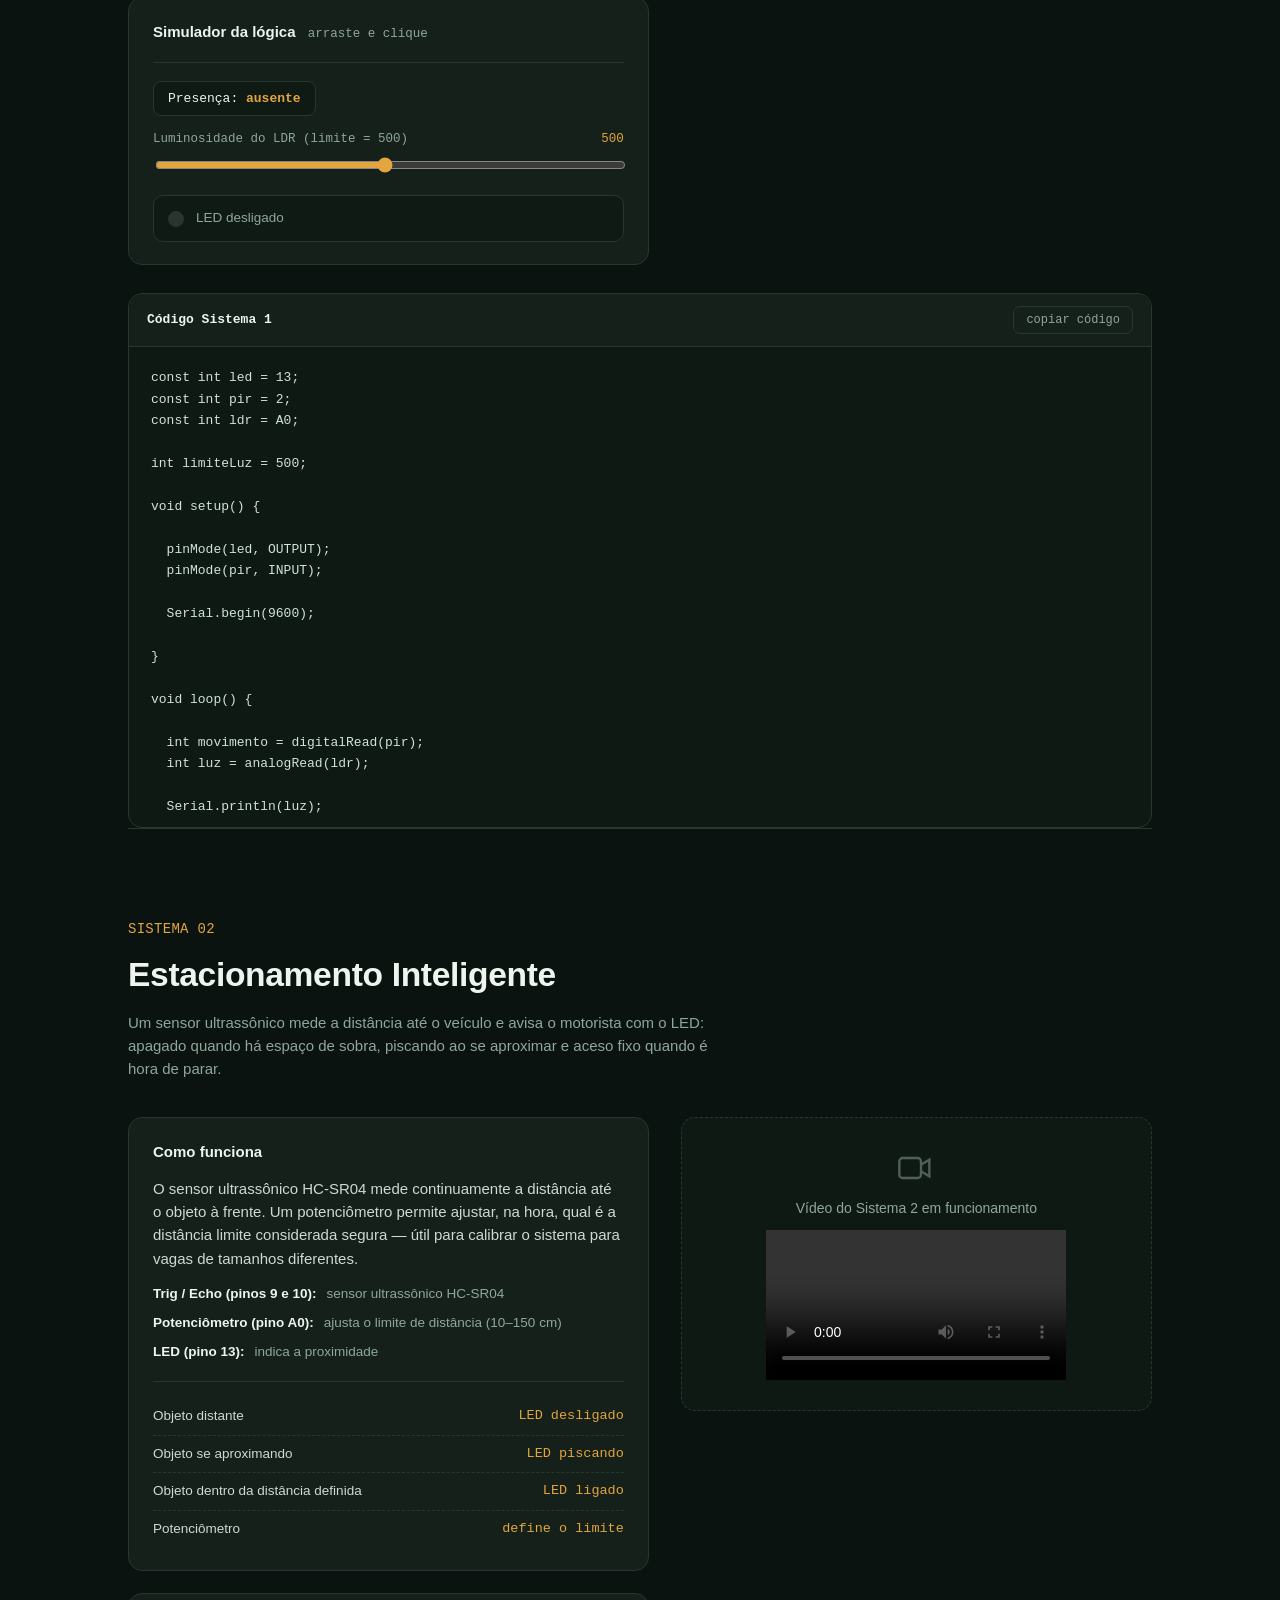
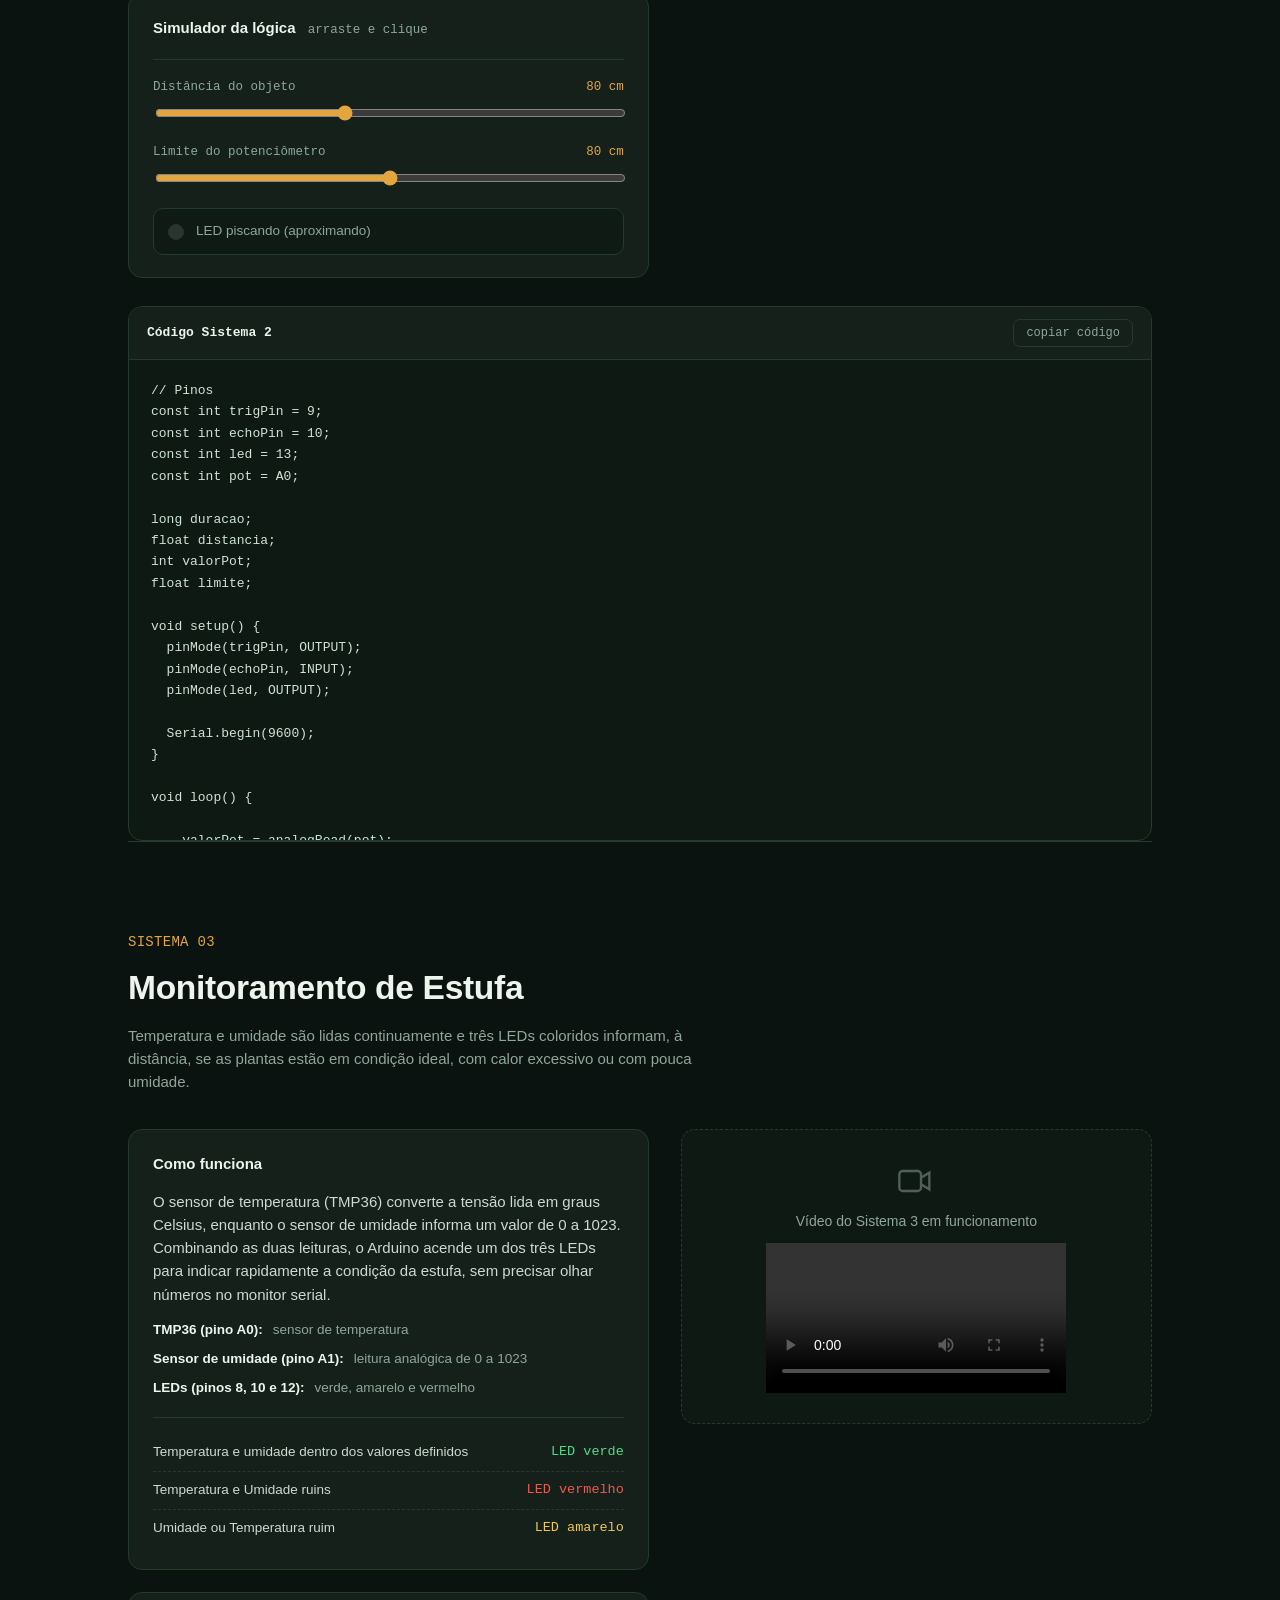
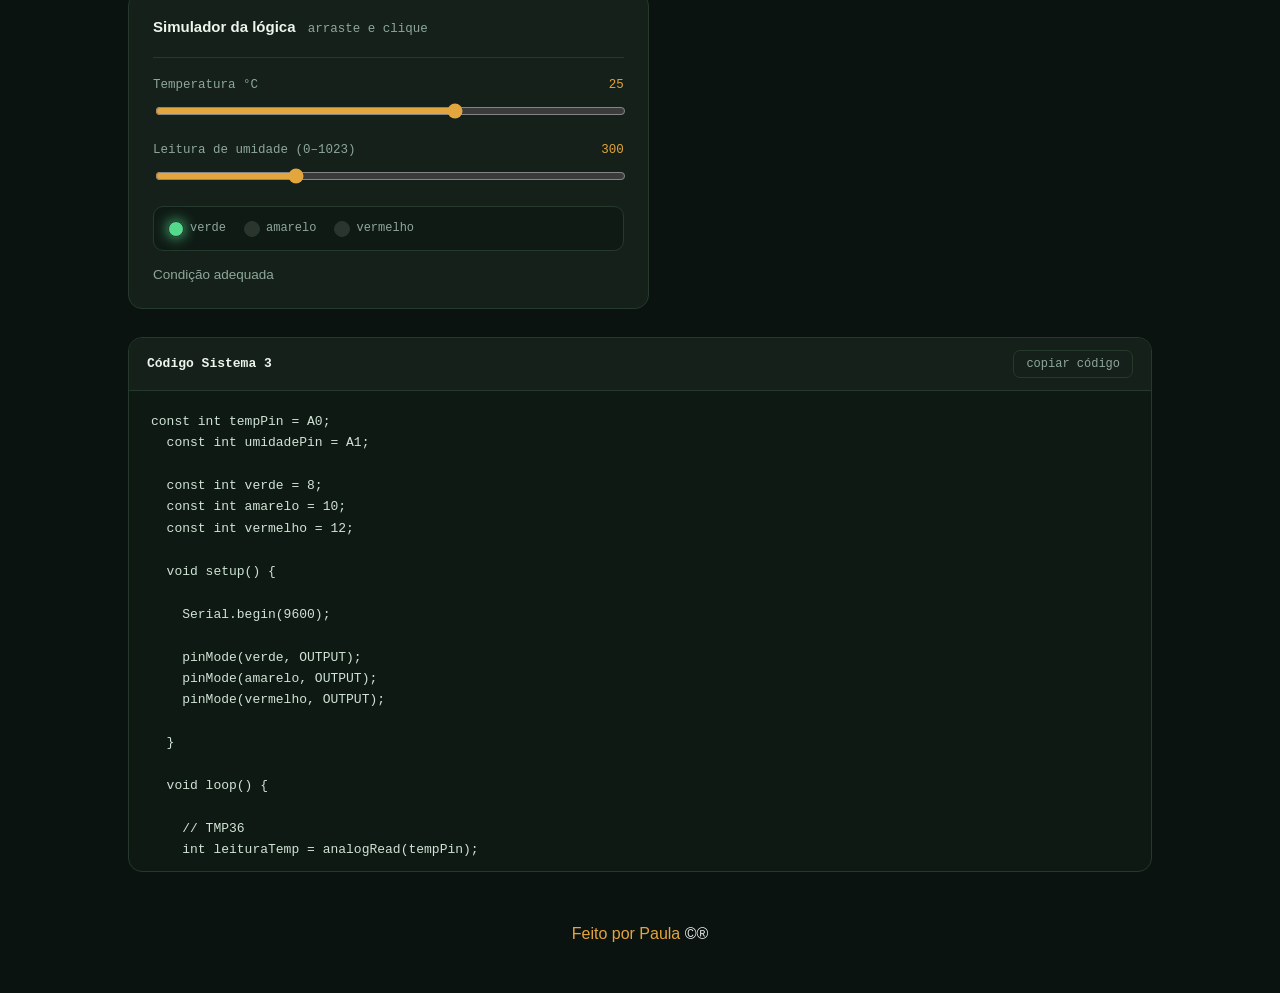
==== commit 6b294de6: "videos" ====
--- a/index.html
+++ b/index.html
@@ -35,7 +35,7 @@
       <div class="sis-head">
         <span class="sis-num">SISTEMA 01</span>
       </div>
-      <h2>Iluminação automática por presença</h2>
+      <h2>Iluminação Automática por Presença</h2>
       <p class="sis-tag">Um sensor de presença combinado a um sensor de luz decide acender o LED — economizando energia ao não ligar a luz quando o ambiente já está claro.</p>
 
       <div class="grid-2">
@@ -74,7 +74,7 @@
         <div class="video-box">
           <svg width="40" height="40" viewBox="0 0 24 24" fill="none" stroke="currentColor" stroke-width="1.4" style="color:var(--muted)"><path d="M15 10l5-3v10l-5-3"/><rect x="2" y="6" width="13" height="12" rx="2"/></svg>
           <p>Vídeo do Sistema 1 em funcionamento</p>
-          <span class="hint">Troque este bloco pela tag &lt;video&gt; ou por um &lt;iframe&gt; do YouTube</span>
+          <video controls src="./desafio_1.mp4"></video>
         </div>
       </div>
 
@@ -130,7 +130,7 @@
       <div class="sis-head">
         <span class="sis-num">SISTEMA 02</span>
       </div>
-      <h2>Estacionamento inteligente</h2>
+      <h2>Estacionamento Inteligente</h2>
       <p class="sis-tag">Um sensor ultrassônico mede a distância até o veículo e avisa o motorista com o LED: apagado quando há espaço de sobra, piscando ao se aproximar e aceso fixo quando é hora de parar.</p>
 
       <div class="grid-2">
@@ -173,7 +173,7 @@
         <div class="video-box">
           <svg width="40" height="40" viewBox="0 0 24 24" fill="none" stroke="currentColor" stroke-width="1.4" style="color:var(--muted)"><path d="M15 10l5-3v10l-5-3"/><rect x="2" y="6" width="13" height="12" rx="2"/></svg>
           <p>Vídeo do Sistema 2 em funcionamento</p>
-          <span class="hint">Troque este bloco pela tag &lt;video&gt; ou por um &lt;iframe&gt; do YouTube</span>
+          <video controls src="./desafio_2.mp4"></video>
         </div>
       </div>
 
@@ -232,27 +232,23 @@
 
   // Lógica do desafio
 
-  if (distancia > limite) {
-
-    // Longe
-    digitalWrite(led, LOW);
-
-  } else if (distancia > limite / 2) {
-
-    // Aproximando
+ if (distancia <= limite) {
+    // 1. Muito perto 
+    digitalWrite(led, HIGH);
+  } 
+  else if (distancia > limite && distancia < (limite * 1.5)) {
+    // 2. Aproximando 
     digitalWrite(led, HIGH);
     delay(300);
     digitalWrite(led, LOW);
     delay(300);
-
-  } else {
-
-    // Muito perto
-    digitalWrite(led, HIGH);
-
+  } 
+  else {
+    // 3. Longe
+    digitalWrite(led, LOW);
   }
 
-  delay(50);
+  delay(500);
 }</code></pre>
       </div>
     </section>
@@ -262,7 +258,7 @@
       <div class="sis-head">
         <span class="sis-num">SISTEMA 03</span>
       </div>
-      <h2>Monitoramento de estufa</h2>
+      <h2>Monitoramento de Estufa</h2>
       <p class="sis-tag">Temperatura e umidade são lidas continuamente e três LEDs coloridos informam, à distância, se as plantas estão em condição ideal, com calor excessivo ou com pouca umidade.</p>
 
       <div class="grid-2">
@@ -276,7 +272,7 @@
               <li><b>LEDs (pinos 8, 10 e 12):</b> verde, amarelo e vermelho</li>
             </ul>
             <div class="logic">
-              <div class="logic-row"><span class="cond">Temperatura e umidade dentro dos valores definidos</span><span class="out" style="color:var(--green)">LED verde</span></div>
+              <div class="logic-row"><span class="cond">Temperatura e umidade dentro dos valores definidos      </span><span class="out" style="color:var(--green)">LED verde</span></div>
               <div class="logic-row"><span class="cond">Temperatura e Umidade ruins</span><span class="out" style="color:var(--red)">LED vermelho</span></div>
               <div class="logic-row"><span class="cond">Umidade ou Temperatura ruim</span><span class="out" style="color:var(--yellow)">LED amarelo</span></div>
             </div>
@@ -306,7 +302,7 @@
         <div class="video-box">
           <svg width="40" height="40" viewBox="0 0 24 24" fill="none" stroke="currentColor" stroke-width="1.4" style="color:var(--muted)"><path d="M15 10l5-3v10l-5-3"/><rect x="2" y="6" width="13" height="12" rx="2"/></svg>
           <p>Vídeo do Sistema 3 em funcionamento</p>
-          <span class="hint">Troque este bloco pela tag &lt;video&gt; ou por um &lt;iframe&gt; do YouTube</span>
+            <video controls src="./desafio_3.mp4"></video>
         </div>
       </div>
 
--- a/style.css
+++ b/style.css
@@ -257,11 +257,13 @@
   font-size:14px;
   color:var(--muted);
 }
-.video-box span.hint{
-  font-family:var(--mono);
+.video-box video{
+  font-family:var(--mono);
+  display: flex;
+  align-self: center;
   font-size:11.5px;
   color:#5f7469;
-  max-width:32ch;
+  max-width:500px;
 }
 
 /* simulator */
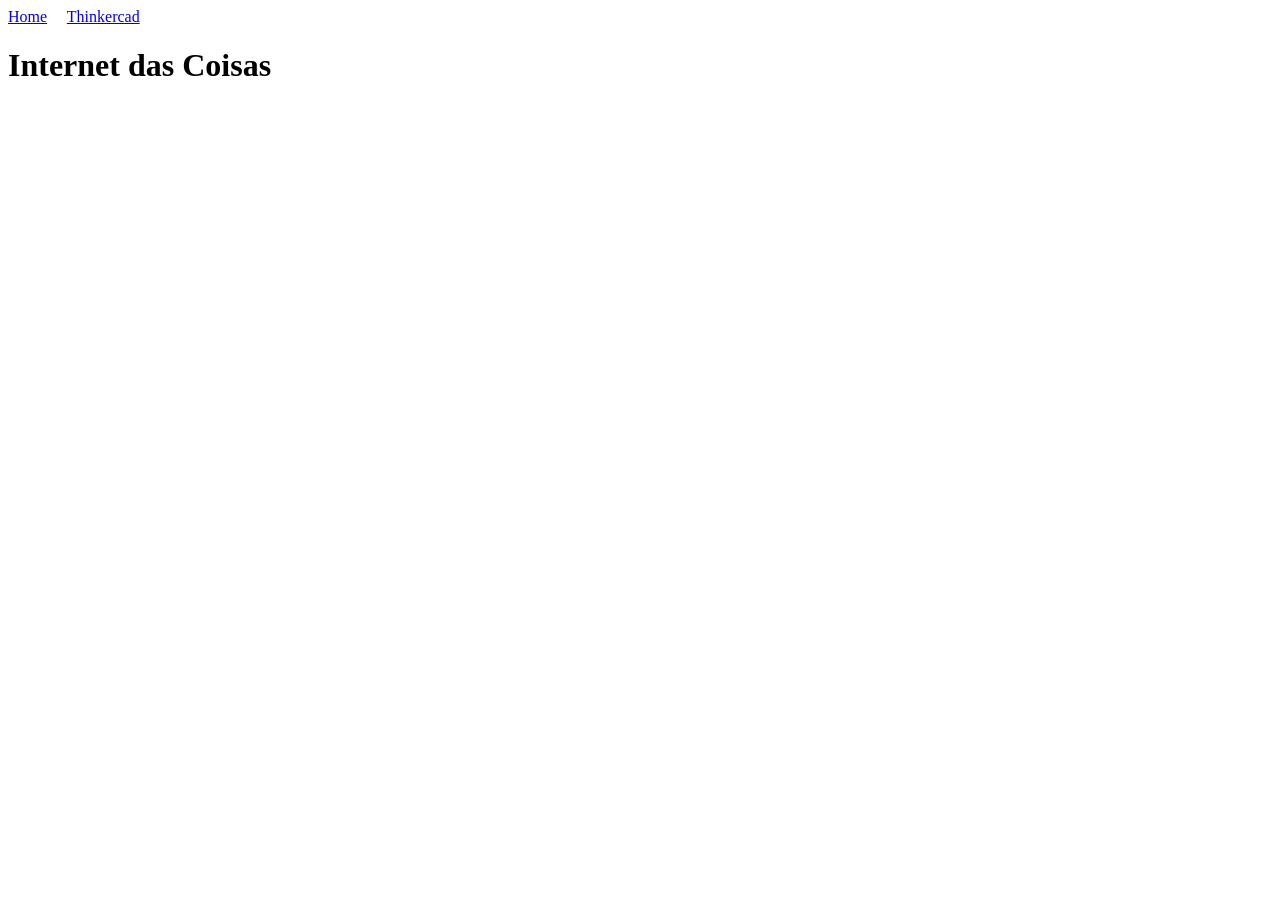
==== commit 6aabec45: "questoes" ====
--- a/index.html
+++ b/index.html
@@ -1,387 +1,20 @@
+
 <!DOCTYPE html>
-<html lang="pt-br">
+<html lang="pt-BR">
 <head>
-<meta charset="UTF-8">
-<meta name="viewport" content="width=device-width, initial-scale=1.0">
-<script src="./script.js"defer></script>
-<title>Sistemas Arduino — Tinkercad + Testes Físicos</title>
-<link rel="preconnect" href="https://fonts.googleapis.com">
-<link rel="preconnect" href="https://fonts.gstatic.com" crossorigin>
-<link href="https://fonts.googleap is.com/css2?family=Space+Grotesk:wght@400;500;600;700&family=IBM+Plex+Mono:wght@400;500;600&display=swap" rel="stylesheet">
-<link rel="stylesheet" href="style.css">
+    <meta charset="UTF-8">
+    <meta name="viewport" content="width=device-width, initial-scale=1.0">
+    <title>Home</title>
 </head>
 <body>
-
-  <header class="hero">
-    <div class="wrap hero-inner">
-      <span class="eyebrow-chip"><span class="dot"></span> Projeto de Arduino · curso técnico</span>
-      <h1>Três sistemas eletrônicos, do circuito virtual à bancada real</h1>
-      <p class="lead">Cada projeto abaixo foi montado e simulado no Tinkercad e, em seguida, remontado fisicamente com Arduino para confirmar seu funcionamento. Nesta página você encontra a lógica de cada sistema, o vídeo do teste e o código completo utilizado.</p>
-    </div>
-  </header>
-
-  <nav class="toc">
-    <div class="toc-inner">
-      <a href="#sistema-1">Sistema 1 — Sensor de presença</a>
-      <a href="#sistema-2">Sistema 2 — Estacionamento inteligente</a>
-      <a href="#sistema-3">Sistema 3 — Monitor de estufa</a>
-    </div>
-  </nav>
-
-  <main class="wrap">
-
-    <!-- ======================= SISTEMA 1 ======================= -->
-    <section class="sistema" id="sistema-1">
-      <div class="sis-head">
-        <span class="sis-num">SISTEMA 01</span>
-      </div>
-      <h2>Iluminação Automática por Presença</h2>
-      <p class="sis-tag">Um sensor de presença combinado a um sensor de luz decide acender o LED — economizando energia ao não ligar a luz quando o ambiente já está claro.</p>
-
-      <div class="grid-2">
-        <div>
-          <div class="panel desc">
-            <h3>Como funciona</h3>
-            <p>O sensor PIR detecta movimento de pessoas na área monitorada, enquanto o LDR (sensor de luminosidade) mede o quanto de luz existe no ambiente. O Arduino só liga o LED quando as duas condições de "ambiente escuro" e "pessoa presente" acontecem ao mesmo tempo — exatamente como um sensor de presença de corredor.</p>
-            <ul class="sensor-list">
-              <li><b>PIR (pino 2):</b> detecta movimento (HIGH/LOW)</li>
-              <li><b>LDR (pino A0):</b> lê a luminosidade (0–1023)</li>
-              <li><b>LED (pino 13):</b> saída controlada</li>
-            </ul>
-            <div class="logic">
-              <div class="logic-row"><span class="cond">Pessoa presente + ambiente escuro</span><span class="out">LED ligado</span></div>
-              <div class="logic-row"><span class="cond">Pessoa presente + ambiente claro</span><span class="out">LED desligado</span></div>
-              <div class="logic-row"><span class="cond">Sem pessoa</span><span class="out">LED desligado</span></div>
-            </div>
-          </div>
-
-          <div class="panel" style="margin-top:22px;">
-            <h3>Simulador da lógica <span class="fn">arraste e clique</span></h3>
-            <div class="sim">
-              <button class="btn-toggle" id="toggle-presenca">Presença: <span id="presenca-label">ausente</span></button>
-              <div>
-                <label for="luz1">Luminosidade do LDR (limite = 500) <span id="luzVal1">500</span></label>
-                <input type="range" id="luz1" min="0" max="1023" value="500">
-              </div>
-              <div class="sim-result">
-                <span class="led" id="led1"></span>
-                <span id="status1">LED desligado</span>
-              </div>
-            </div>
-          </div>
-        </div>
-
-        <div class="video-box">
-          <svg width="40" height="40" viewBox="0 0 24 24" fill="none" stroke="currentColor" stroke-width="1.4" style="color:var(--muted)"><path d="M15 10l5-3v10l-5-3"/><rect x="2" y="6" width="13" height="12" rx="2"/></svg>
-          <p>Vídeo do Sistema 1 em funcionamento</p>
-          <video controls src="./desafio_1.mp4"></video>
-        </div>
-      </div>
-
-      <div class="code-panel">
-        <div class="code-bar">
-          <span class="fname"> <b>Código Sistema 1</b></span>
-          <button class="copy-btn" data-target="code1">copiar código</button>
-        </div>
-        <pre><code id="code1">const int led = 13;
-const int pir = 2;
-const int ldr = A0;
-
-int limiteLuz = 500; 
-
-void setup() {
-
-  pinMode(led, OUTPUT);
-  pinMode(pir, INPUT);
-
-  Serial.begin(9600);
-
-}
-
-void loop() {
-
-  int movimento = digitalRead(pir);
-  int luz = analogRead(ldr);
-
-  Serial.println(luz);
-
-  if (movimento == HIGH && luz < limiteLuz) {
-    digitalWrite(led, HIGH);
-  }
-  else {
-    digitalWrite(led, LOW);
-  }
-
-   Serial.print("Movimento: ");
-  Serial.print(movimento);
-  Serial.print(" | Luminosidade: ");
-  Serial.print(luz);
-  Serial.print(" | Limite: ");
-  Serial.println(limiteLuz);
-  
-  delay(100);
-
-}</code></pre>
-      </div>
-    </section>
-
-    <!-- ======================= SISTEMA 2 ======================= -->
-    <section class="sistema" id="sistema-2">
-      <div class="sis-head">
-        <span class="sis-num">SISTEMA 02</span>
-      </div>
-      <h2>Estacionamento Inteligente</h2>
-      <p class="sis-tag">Um sensor ultrassônico mede a distância até o veículo e avisa o motorista com o LED: apagado quando há espaço de sobra, piscando ao se aproximar e aceso fixo quando é hora de parar.</p>
-
-      <div class="grid-2">
-        <div>
-          <div class="panel desc">
-            <h3>Como funciona</h3>
-            <p>O sensor ultrassônico HC-SR04 mede continuamente a distância até o objeto à frente. Um potenciômetro permite ajustar, na hora, qual é a distância limite considerada segura — útil para calibrar o sistema para vagas de tamanhos diferentes.</p>
-            <ul class="sensor-list">
-              <li><b>Trig / Echo (pinos 9 e 10):</b> sensor ultrassônico HC-SR04</li>
-              <li><b>Potenciômetro (pino A0):</b> ajusta o limite de distância (10–150 cm)</li>
-              <li><b>LED (pino 13):</b> indica a proximidade</li>
-            </ul>
-            <div class="logic">
-              <div class="logic-row"><span class="cond">Objeto distante</span><span class="out">LED desligado</span></div>
-              <div class="logic-row"><span class="cond">Objeto se aproximando</span><span class="out">LED piscando</span></div>
-              <div class="logic-row"><span class="cond">Objeto dentro da distância definida</span><span class="out">LED ligado</span></div>
-              <div class="logic-row"><span class="cond">Potenciômetro</span><span class="out">define o limite</span></div>
-            </div>
-          </div>
-
-          <div class="panel" style="margin-top:22px;">
-            <h3>Simulador da lógica <span class="fn">arraste e clique</span></h3>
-            <div class="sim">
-              <div>
-                <label for="dist2">Distância do objeto <span id="distVal2">80 cm</span></label>
-                <input type="range" id="dist2" min="0" max="200" value="80">
-              </div>
-              <div>
-                <label for="pot2">Limite do potenciômetro <span id="potVal2">80 cm</span></label>
-                <input type="range" id="pot2" min="10" max="150" value="80">
-              </div>
-              <div class="sim-result">
-                <span class="led" id="led2"></span>
-                <span id="status2">LED desligado</span>
-              </div>
-            </div>
-          </div>
-        </div>
-
-        <div class="video-box">
-          <svg width="40" height="40" viewBox="0 0 24 24" fill="none" stroke="currentColor" stroke-width="1.4" style="color:var(--muted)"><path d="M15 10l5-3v10l-5-3"/><rect x="2" y="6" width="13" height="12" rx="2"/></svg>
-          <p>Vídeo do Sistema 2 em funcionamento</p>
-          <video controls src="./desafio_2.mp4"></video>
-        </div>
-      </div>
-
-      <div class="code-panel">
-        <div class="code-bar">
-          <span class="fname"> 
-            <b>Código Sistema 2</b>
-          </span>
-          <button class="copy-btn" data-target="code2">copiar código</button>
-        </div>
-        <pre><code id="code2">// Pinos
-const int trigPin = 9;
-const int echoPin = 10;
-const int led = 13;
-const int pot = A0;
-
-long duracao;
-float distancia;
-int valorPot;
-float limite;
-
-void setup() {
-  pinMode(trigPin, OUTPUT);
-  pinMode(echoPin, INPUT);
-  pinMode(led, OUTPUT);
-
-  Serial.begin(9600);
-}
-
-void loop() {
-  
-    valorPot = analogRead(pot);
-
-  // Converte para distância entre 10 e 50 cm
-  limite = map(valorPot, 0, 1023, 10, 150);
-
-  // Dispara o ultrassônico
-  digitalWrite(trigPin, LOW);
-  delayMicroseconds(2);
-
-  digitalWrite(trigPin, HIGH);
-  delayMicroseconds(10);
-
-  digitalWrite(trigPin, LOW);
-
-  // Mede o tempo
-  duracao = pulseIn(echoPin, HIGH);
-
-  // Calcula distância em cm
-  distancia = duracao * 0.0343 / 2;
-
-  Serial.print("Distancia: ");
-  Serial.print(distancia);
-  Serial.print(" cm   Limite: ");
-  Serial.println(limite);
-
-  // Lógica do desafio
-
- if (distancia <= limite) {
-    // 1. Muito perto 
-    digitalWrite(led, HIGH);
-  } 
-  else if (distancia > limite && distancia < (limite * 1.5)) {
-    // 2. Aproximando 
-    digitalWrite(led, HIGH);
-    delay(300);
-    digitalWrite(led, LOW);
-    delay(300);
-  } 
-  else {
-    // 3. Longe
-    digitalWrite(led, LOW);
-  }
-
-  delay(500);
-}</code></pre>
-      </div>
-    </section>
-
-    <!-- ======================= SISTEMA 3 ======================= -->
-    <section class="sistema" id="sistema-3">
-      <div class="sis-head">
-        <span class="sis-num">SISTEMA 03</span>
-      </div>
-      <h2>Monitoramento de Estufa</h2>
-      <p class="sis-tag">Temperatura e umidade são lidas continuamente e três LEDs coloridos informam, à distância, se as plantas estão em condição ideal, com calor excessivo ou com pouca umidade.</p>
-
-      <div class="grid-2">
-        <div>
-          <div class="panel desc">
-            <h3>Como funciona</h3>
-            <p>O sensor de temperatura (TMP36) converte a tensão lida em graus Celsius, enquanto o sensor de umidade informa um valor de 0 a 1023. Combinando as duas leituras, o Arduino acende um dos três LEDs para indicar rapidamente a condição da estufa, sem precisar olhar números no monitor serial.</p>
-            <ul class="sensor-list">
-              <li><b>TMP36 (pino A0):</b> sensor de temperatura</li>
-              <li><b>Sensor de umidade (pino A1):</b> leitura analógica de 0 a 1023</li>
-              <li><b>LEDs (pinos 8, 10 e 12):</b> verde, amarelo e vermelho</li>
-            </ul>
-            <div class="logic">
-              <div class="logic-row"><span class="cond">Temperatura e umidade dentro dos valores definidos      </span><span class="out" style="color:var(--green)">LED verde</span></div>
-              <div class="logic-row"><span class="cond">Temperatura e Umidade ruins</span><span class="out" style="color:var(--red)">LED vermelho</span></div>
-              <div class="logic-row"><span class="cond">Umidade ou Temperatura ruim</span><span class="out" style="color:var(--yellow)">LED amarelo</span></div>
-            </div>
-          </div>
-
-          <div class="panel" style="margin-top:22px;">
-            <h3>Simulador da lógica <span class="fn">arraste e clique</span></h3>
-            <div class="sim">
-              <div>
-                <label for="temp3">Temperatura °C <span id="tempVal3">25</span></label>
-                <input type="range" id="temp3" min="-20" max="50" value="25">
-              </div>
-              <div>
-                <label for="hum3">Leitura de umidade (0–1023) <span id="humVal3">300</span></label>
-                <input type="range" id="hum3" min="0" max="1023" value="300">
-              </div>
-              <div class="sim-result leds3">
-                <span class="led-trio"><span class="led" id="ledVerde3"></span> verde</span>
-                <span class="led-trio"><span class="led" id="ledAmarelo3"></span> amarelo</span>
-                <span class="led-trio"><span class="led" id="ledVermelho3"></span> vermelho</span>
-              </div>
-              <div id="status3" style="font-size:13.5px; color:var(--muted);">Condição adequada</div>
-            </div>
-          </div>
-        </div>
-
-        <div class="video-box">
-          <svg width="40" height="40" viewBox="0 0 24 24" fill="none" stroke="currentColor" stroke-width="1.4" style="color:var(--muted)"><path d="M15 10l5-3v10l-5-3"/><rect x="2" y="6" width="13" height="12" rx="2"/></svg>
-          <p>Vídeo do Sistema 3 em funcionamento</p>
-            <video controls src="./desafio_3.mp4"></video>
-        </div>
-      </div>
-
-      <div class="code-panel">
-        <div class="code-bar">
-          <span class="fname">
-            <b>Código Sistema 3</b>
-          </span>
-          <button class="copy-btn" data-target="code3">copiar código</button>
-        </div>
-        <pre><code id="code3">const int tempPin = A0;
-  const int umidadePin = A1;
-
-  const int verde = 8;
-  const int amarelo = 10;
-  const int vermelho = 12;
-
-  void setup() {
-
-    Serial.begin(9600);
-
-    pinMode(verde, OUTPUT);
-    pinMode(amarelo, OUTPUT);
-    pinMode(vermelho, OUTPUT);
-
-  }
-
-  void loop() {
-
-    // TMP36
-    int leituraTemp = analogRead(tempPin);
-
-    float tensao = leituraTemp * (5.0 / 1023.0);
-
-    float temperatura = (tensao - 0.5) * 100;
-
-    // Sensor de umidade
-    int umidade = analogRead(umidadePin);
-
-    Serial.print("Temperatura: ");
-    Serial.print(temperatura);
-
-    Serial.print(" C   Umidade: ");
-    Serial.println(umidade);
-
-    digitalWrite(verde, LOW);
-    digitalWrite(amarelo, LOW);
-    digitalWrite(vermelho, LOW);
-
-    bool temperaturaRuim = temperatura > 30 || temperatura < -10;
-
-    bool umidadeBaixa = umidade < 50;
-
-    if (!temperaturaRuim && !umidadeBaixa) {
-
-      return digitalWrite(verde, HIGH);
-
-    }
-
-    if (temperaturaRuim && umidadeBaixa) {
-
-      return digitalWrite(vermelho, HIGH);
-
-    }
-
-    if (umidadeBaixa || temperaturaRuim) {
-
-      return digitalWrite(amarelo, HIGH);
-
-    }
-
-    delay(500);
-
-  }</code></pre>
-      </div>
-    </section>
-  </main>
-  <footer>
-    <a>Feito por Paula </a>&copy;&reg;
-  </footer>
+    <header>
+        <nav>
+            <a href="./index.html">Home</a>&emsp;
+            <a href="./thinkercad.html">Thinkercad</a>
+        </nav>
+    </header>
+    <main>
+        <h1>Internet das Coisas</h1>
+    </main>
 </body>
-</html>
+</html>
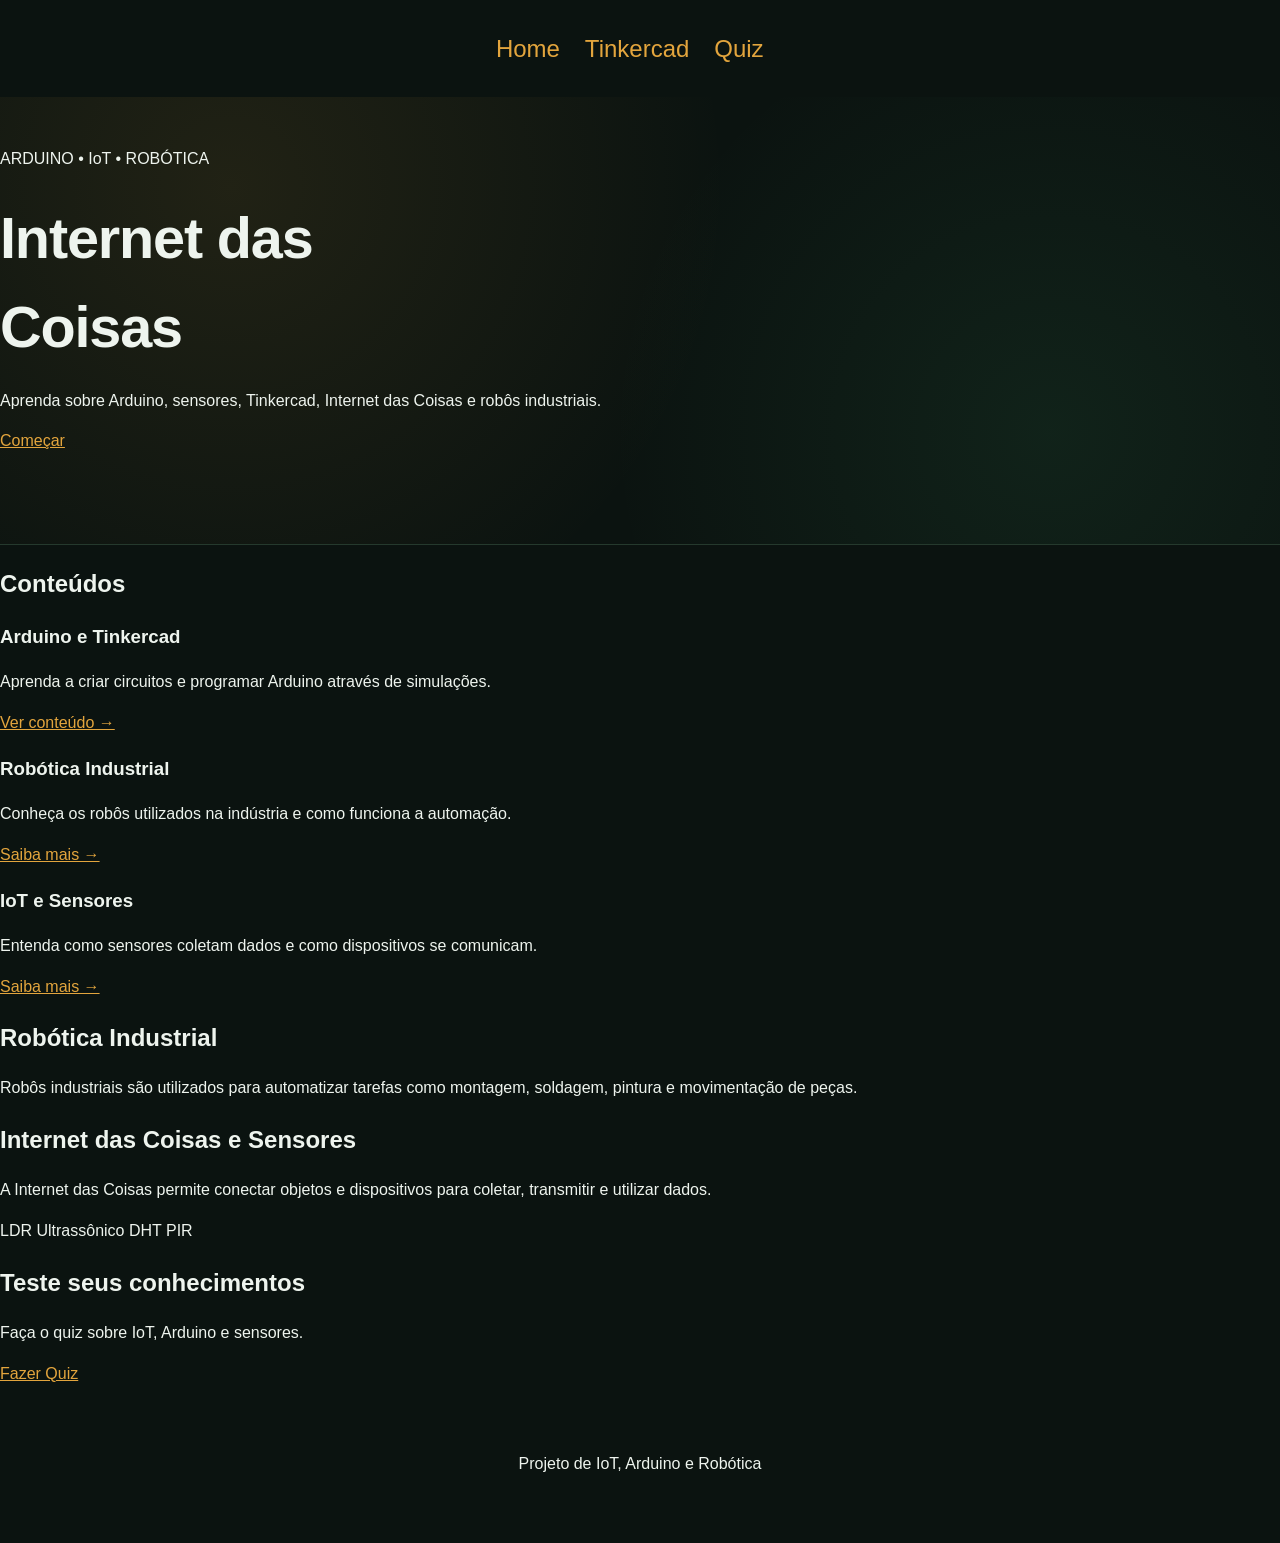
==== commit 15fb1f16: "home" ====
--- a/index.html
+++ b/index.html
@@ -1,20 +1,154 @@
-
 <!DOCTYPE html>
 <html lang="pt-BR">
+
 <head>
     <meta charset="UTF-8">
     <meta name="viewport" content="width=device-width, initial-scale=1.0">
-    <title>Home</title>
+    <link rel="stylesheet" href="./css/style.css">
+    <title>IoT - Arduino e Robótica</title>
 </head>
+
 <body>
+
     <header>
         <nav>
-            <a href="./index.html">Home</a>&emsp;
-            <a href="./thinkercad.html">Thinkercad</a>
+            <a href="./index.html">Home</a> &emsp;
+            <a href="./html/thinkercad.html">Tinkercad</a> &emsp;
+            <a href="./html/quiz.html">Quiz</a> &emsp;
         </nav>
     </header>
+
+
     <main>
-        <h1>Internet das Coisas</h1>
+
+        <section class="hero">
+            <span>ARDUINO • IoT • ROBÓTICA</span>
+
+            <h1>
+                Internet das Coisas
+            </h1>
+
+            <p>
+                Aprenda sobre Arduino, sensores, Tinkercad,
+                Internet das Coisas e robôs industriais.
+            </p>
+
+            <a class="botao" href="#conteudos">
+                Começar
+            </a>
+        </section>
+
+
+        <section id="conteudos">
+
+            <h2>Conteúdos</h2>
+
+            <div class="cards">
+
+                <article>
+                    <h3>Arduino e Tinkercad</h3>
+
+                    <p>
+                        Aprenda a criar circuitos e programar
+                        Arduino através de simulações.
+                    </p>
+
+                    <a href="./html/thinkercad.html">
+                        Ver conteúdo →
+                    </a>
+                </article>
+
+
+                <article>
+                    <h3>Robótica Industrial</h3>
+
+                    <p>
+                        Conheça os robôs utilizados na indústria
+                        e como funciona a automação.
+                    </p>
+
+                    <a href="#robotica">
+                        Saiba mais →
+                    </a>
+                </article>
+
+
+                <article>
+                    <h3>IoT e Sensores</h3>
+
+                    <p>
+                        Entenda como sensores coletam dados
+                        e como dispositivos se comunicam.
+                    </p>
+
+                    <a href="#iot">
+                        Saiba mais →
+                    </a>
+                </article>
+
+            </div>
+
+        </section>
+
+
+        <section id="robotica" class="conteudo">
+
+            <h2>Robótica Industrial</h2>
+
+            <p>
+                Robôs industriais são utilizados para automatizar
+                tarefas como montagem, soldagem, pintura e movimentação
+                de peças.
+            </p>
+
+        </section>
+
+
+        <section id="iot" class="conteudo">
+
+            <h2>Internet das Coisas e Sensores</h2>
+
+            <p>
+                A Internet das Coisas permite conectar objetos e
+                dispositivos para coletar, transmitir e utilizar dados.
+            </p>
+
+            <div class="sensores">
+                <span>LDR</span>
+                <span>Ultrassônico</span>
+                <span>DHT</span>
+                <span>PIR</span>
+            </div>
+
+        </section>
+
+
+        <section class="quiz">
+
+            <h2>Teste seus conhecimentos</h2>
+
+            <p>
+                Faça o quiz sobre IoT, Arduino e sensores.
+            </p>
+
+            <a class="botao" href="./html/quiz.html">
+                Fazer Quiz
+            </a>
+
+        </section>
+
     </main>
+
+
+    <footer>
+        <p>
+            Projeto de IoT, Arduino e Robótica
+        </p>
+    </footer>
+
+
+    <script src="./js/script.js"></script>
+
 </body>
+
 </html>
--- a/css/style.css
+++ b/css/style.css
@@ -0,0 +1,551 @@
+/* =========================================================
+   Sistemas Arduino — Tinkercad + Testes Físicos
+   Folha de estilos
+   ========================================================= */
+
+:root{
+  --bg:#0b1310;
+  --bg-elev:#0f1a15;
+  --panel:#142019;
+  --panel-2:#0f1913;
+  --border:#25392d;
+  --text:#eef4ee;
+  --muted:#8fa79b;
+  --amber:#e3a53d;
+  --amber-soft:rgba(227,165,61,.14);
+  --green:#54d98c;
+  --red:#ef5a4c;
+  --yellow:#f0c94d;
+  --mono:'IBM Plex Mono', monospace;
+  --sans:'Space Grotesk', sans-serif;
+}
+
+*{box-sizing:border-box;}
+html{scroll-behavior:smooth;}
+body{
+  margin:0;
+  background:var(--bg);
+  color:var(--text);
+  font-family:var(--sans);
+  line-height:1.55;
+  -webkit-font-smoothing:antialiased;
+}
+::selection{background:var(--amber);color:#12190f;}
+
+a{color:var(--amber);}
+
+img,svg{display:block;}
+
+.wrap{
+  max-width:1080px;
+  margin:0 auto;
+  padding:0 28px;
+}
+
+/* ---------- HERO ---------- */
+.hero{
+  position:relative;
+  overflow:hidden;
+  padding:50px 0 90px;
+  background:
+    radial-gradient(circle at 18% 20%, rgba(227,165,61,.10), transparent 45%),
+    radial-gradient(circle at 82% 75%, rgba(84,217,140,.08), transparent 40%),
+    var(--bg);
+  border-bottom:1px solid var(--border);
+}
+nav{
+  text-align: center;
+  padding: 30px 0 30px;
+}
+nav a{
+  text-decoration: none;
+  font-size: 1.5rem;
+}
+nav a:hover{
+  color: var(--green);
+}
+.hero::before{
+  content:"";
+  /* position:absolute; */
+  inset:0;
+  opacity:.5;
+  mask-image: radial-gradient(ellipse at 50% 20%, black 0%, transparent 70%);
+}
+.hero-inner{position:relative;}
+.eyebrow-chip{
+  display:inline-flex;
+  align-items:center;
+  gap:8px;
+  font-family:var(--mono);
+  font-size:12.5px;
+  color:var(--amber);
+  border:1px solid var(--amber-soft);
+  background:var(--amber-soft);
+  padding:6px 12px;
+  border-radius:999px;
+}
+.eyebrow-chip .dot{
+  width:6px;height:6px;border-radius:50%;
+  background:var(--green);
+  box-shadow:0 0 8px var(--green);
+  animation:pulse 2s ease-in-out infinite;
+}
+@keyframes pulse{
+  0%,100%{opacity:1;}
+  50%{opacity:.35;}
+}
+.hero h1{
+  font-size:clamp(2.2rem, 5vw, 3.6rem);
+  font-weight:700;
+  letter-spacing:-.02em;
+  margin:22px 0 16px;
+  max-width:14ch;
+}
+.hero p.lead{
+  color:var(--muted);
+  font-size:clamp(1rem, 1.6vw, 1.18rem);
+  max-width:56ch;
+  margin:0 0 34px;
+}
+.hero-meta{
+  display:flex;
+  flex-wrap:wrap;
+  gap:10px;
+}
+
+
+/* ---------- NAV ---------- */
+.toc{
+  position:sticky;
+  top:0;
+  z-index:20;
+  background:rgba(11,19,16,.86);
+  backdrop-filter:blur(10px);
+  border-bottom:1px solid var(--border);
+}
+.toc-inner{
+  max-width:1080px;
+  margin:0 auto;
+  padding:0 28px;
+  display:flex;
+  gap:6px;
+  overflow-x:auto;
+}
+.toc a{
+  display:block;
+  white-space:nowrap;
+  padding:16px 16px;
+  font-size:14px;
+  color:var(--muted);
+  text-decoration:none;
+  border-bottom:2px solid transparent;
+  transition:color .15s, border-color .15s;
+}
+.toc a:hover{color:var(--text); border-color:var(--amber-soft);}
+
+/* ---------- SYSTEM SECTIONS ---------- */
+.sistema{
+  padding:90px 0 0;
+  border-bottom:1px solid var(--border);
+}
+.sistema:last-of-type{border-bottom:none;}
+
+.sis-head{
+  display:flex;
+  align-items:baseline;
+  gap:16px;
+  margin-bottom:8px;
+}
+.sis-num{
+  font-family:var(--mono);
+  color:var(--amber);
+  font-size:14px;
+  letter-spacing:.02em;
+}
+.sistema h2{
+  font-size:clamp(1.5rem, 3vw, 2.1rem);
+  margin:0;
+  letter-spacing:-.01em;
+}
+.sis-tag{
+  color:var(--muted);
+  font-size:15px;
+  max-width:70ch;
+  margin:10px 0 36px;
+}
+
+.grid-2{
+  display:grid;
+  grid-template-columns:1.05fr .95fr;
+  gap:32px;
+  align-items:start;
+}
+@media (max-width:860px){
+  .grid-2{grid-template-columns:1fr;}
+}
+
+.panel{
+  background:var(--panel);
+  border:1px solid var(--border);
+  border-radius:14px;
+  padding:22px 24px;
+}
+
+.panel h3{
+  font-size:15px;
+  margin:0 0 14px;
+  color:var(--text);
+  font-weight:600;
+}
+.panel h3 .fn{
+  color:var(--muted);
+  font-weight:400;
+  font-family:var(--mono);
+  font-size:12.5px;
+  margin-left:8px;
+}
+
+.desc p{
+  color:#cddad2;
+  font-size:15px;
+  margin:0 0 14px;
+}
+.sensor-list{
+  list-style:none;
+  padding:0;
+  margin:0 0 4px;
+  display:flex;
+  flex-direction:column;
+  gap:8px;
+}
+.sensor-list li{
+  font-size:13.5px;
+  color:var(--muted);
+  display:flex;
+  gap:10px;
+}
+.sensor-list li b{color:var(--text); font-weight:600; min-width:auto;}
+
+/* logic table */
+.logic{
+  margin-top:18px;
+  border-top:1px solid var(--border);
+  padding-top:16px;
+}
+.logic-row{
+  display:flex;
+  justify-content:space-between;
+  gap:14px;
+  padding:8px 0;
+  font-size:13.5px;
+  border-bottom:1px dashed var(--border);
+}
+.logic-row:last-child{border-bottom:none;}
+.logic-row .cond{color:#cddad2;}
+.logic-row .out{
+  font-family:var(--mono);
+  color:var(--amber);
+  white-space:nowrap;
+}
+
+/* video box */
+.video-box{
+  background:var(--panel-2);
+  border:1px dashed var(--border);
+  border-radius:14px;
+  aspect-ratio:16/10;
+  display:flex;
+  flex-direction:column;
+  align-items:center;
+  justify-content:center;
+  text-align:center;
+  gap:10px;
+  padding:24px;
+}
+.video-box svg{opacity:.5;}
+.video-box p{
+  margin:0;
+  font-size:14px;
+  color:var(--muted);
+}
+.video-box video{
+  font-family:var(--mono);
+  display: flex;
+  align-self: center;
+  font-size:11.5px;
+  color:#5f7469;
+  max-width:500px;
+}
+
+/* simulator */
+.sim{
+  margin-top:18px;
+  border-top:1px solid var(--border);
+  padding-top:18px;
+  display:flex;
+  flex-direction:column;
+  gap:14px;
+}
+.sim label{
+  display:flex;
+  justify-content:space-between;
+  font-size:12.5px;
+  font-family:var(--mono);
+  color:var(--muted);
+  margin-bottom:6px;
+}
+.sim label span{color:var(--amber);}
+.sim input[type=range]{
+  width:100%;
+  accent-color:var(--amber);
+}
+.btn-toggle{
+  align-self:flex-start;
+  font-family:var(--mono);
+  font-size:13px;
+  background:var(--bg-elev);
+  border:1px solid var(--border);
+  color:var(--text);
+  padding:9px 14px;
+  border-radius:8px;
+  cursor:pointer;
+}
+.btn-toggle:hover{border-color:var(--amber);}
+.btn-toggle span{color:var(--amber); font-weight:600;}
+
+.sim-result{
+  display:flex;
+  align-items:center;
+  gap:12px;
+  background:var(--bg-elev);
+  border:1px solid var(--border);
+  border-radius:10px;
+  padding:12px 14px;
+}
+.led{
+  width:16px;height:16px;
+  border-radius:50%;
+  background:#2a352d;
+  border:1px solid var(--border);
+  transition:background .1s, box-shadow .1s;
+  flex-shrink:0;
+}
+.led.on{background:var(--green); box-shadow:0 0 14px var(--green);}
+.led.on.red{background:var(--red); box-shadow:0 0 14px var(--red);}
+.led.on.yellow{background:var(--yellow); box-shadow:0 0 14px var(--yellow);}
+#status1, #status2{font-size:13.5px; color:var(--muted);}
+
+.leds3{gap:18px;}
+.led-trio{display:flex; align-items:center; gap:6px; font-family:var(--mono); font-size:12px; color:var(--muted);}
+
+/* code panel */
+.code-panel{
+  margin-top:28px;
+  background:var(--panel-2);
+  border:1px solid var(--border);
+  border-radius:14px;
+  overflow:hidden;
+}
+.code-bar{
+  display:flex;
+  align-items:center;
+  justify-content:space-between;
+  padding:12px 18px;
+  border-bottom:1px solid var(--border);
+  background:var(--panel);
+}
+.code-bar .fname{
+  font-family:var(--mono);
+  font-size:13px;
+  color:var(--muted);
+}
+.code-bar .fname b{color:var(--text);}
+.copy-btn{
+  font-family:var(--mono);
+  font-size:12px;
+  background:transparent;
+  border:1px solid var(--border);
+  color:var(--muted);
+  padding:6px 12px;
+  border-radius:7px;
+  cursor:pointer;
+  transition:.15s;
+}
+.copy-btn:hover{color:var(--amber); border-color:var(--amber);}
+.copy-btn.done{color:var(--green); border-color:var(--green);}
+
+pre{
+  margin:0;
+  padding:20px 22px;
+  overflow-x:auto;
+  max-height:480px;
+}
+pre code{
+  font-family:var(--mono);
+  font-size:13px;
+  line-height:1.65;
+  color:#cfe3d6;
+  white-space:pre;
+}
+
+/* footer */
+footer{
+  padding:50px 0 50px;
+  text-align:center;
+}
+
+@media (prefers-reduced-motion: reduce){
+  *{animation-duration:0.001ms !important; animation-iteration-count:1 !important; transition-duration:0.001ms !important;}
+  html{scroll-behavior:auto;}
+}
+ 
+/* =========================================================
+   HOME — estilos adicionais
+   Não remover os estilos acima.
+   ========================================================= */
+
+.home-hero {
+    padding: 90px 0;
+}
+
+.home-hero span {
+    color: var(--amber);
+    font-family: var(--mono);
+    font-size: 13px;
+}
+
+.home-hero h1 {
+align-self: center;    
+max-width: 700px;
+    font-size: clamp(2.4rem, 5vw, 3.5rem);
+}
+
+.home-hero p {
+    max-width: 600px;
+    color: var(--muted);
+    font-size: 18px;
+}
+
+.home-btn {
+    display: inline-block;
+    margin-top: 20px;
+    padding: 12px 22px;
+
+    background: var(--amber);
+    color: #171208;
+
+    border-radius: 8px;
+    text-decoration: none;
+    font-weight: 600;
+}
+
+.home-btn:hover {
+    filter: brightness(1.1);
+}
+
+
+/* CARDS DA HOME */
+
+.home-cards {
+    display: grid;
+    grid-template-columns: repeat(3, 1fr);
+    gap: 20px;
+}
+
+.home-card {
+    padding: 24px;
+
+    background: var(--panel);
+    border: 1px solid var(--border);
+    border-radius: 12px;
+}
+
+.home-card h3 {
+    margin-top: 0;
+}
+
+.home-card p {
+    color: var(--muted);
+    line-height: 1.6;
+}
+
+.home-card a {
+    color: var(--amber);
+    text-decoration: none;
+}
+
+
+/* SEÇÕES DA HOME */
+
+.home-section {
+    padding: 60px 0;
+    border-bottom: 1px solid var(--border);
+}
+
+.home-section p {
+    max-width: 700px;
+    color: var(--muted);
+    line-height: 1.6;
+}
+
+
+/* SENSORES */
+
+.home-sensors {
+    display: flex;
+    flex-wrap: wrap;
+    gap: 10px;
+    margin-top: 20px;
+}
+
+.home-sensors span {
+    padding: 8px 14px;
+
+    color: var(--green);
+
+    background: var(--panel);
+    border: 1px solid var(--border);
+    border-radius: 20px;
+
+    font-family: var(--mono);
+    font-size: 12px;
+}
+
+
+/* QUIZ */
+
+.home-quiz {
+    margin: 60px 0;
+    padding: 40px;
+
+    text-align: center;
+
+    background: var(--panel);
+    border: 1px solid var(--border);
+    border-radius: 14px;
+}
+
+.home-quiz p {
+    max-width: 600px;
+    margin: 0 auto;
+    color: var(--muted);
+}
+
+
+/* RESPONSIVO */
+
+@media (max-width: 700px) {
+
+    .home-cards {
+        grid-template-columns: 1fr;
+    }
+
+    .home-hero {
+        padding: 60px 0;
+    }
+
+    .home-hero h1 {
+        font-size: 2.3rem;
+    }
+
+}
